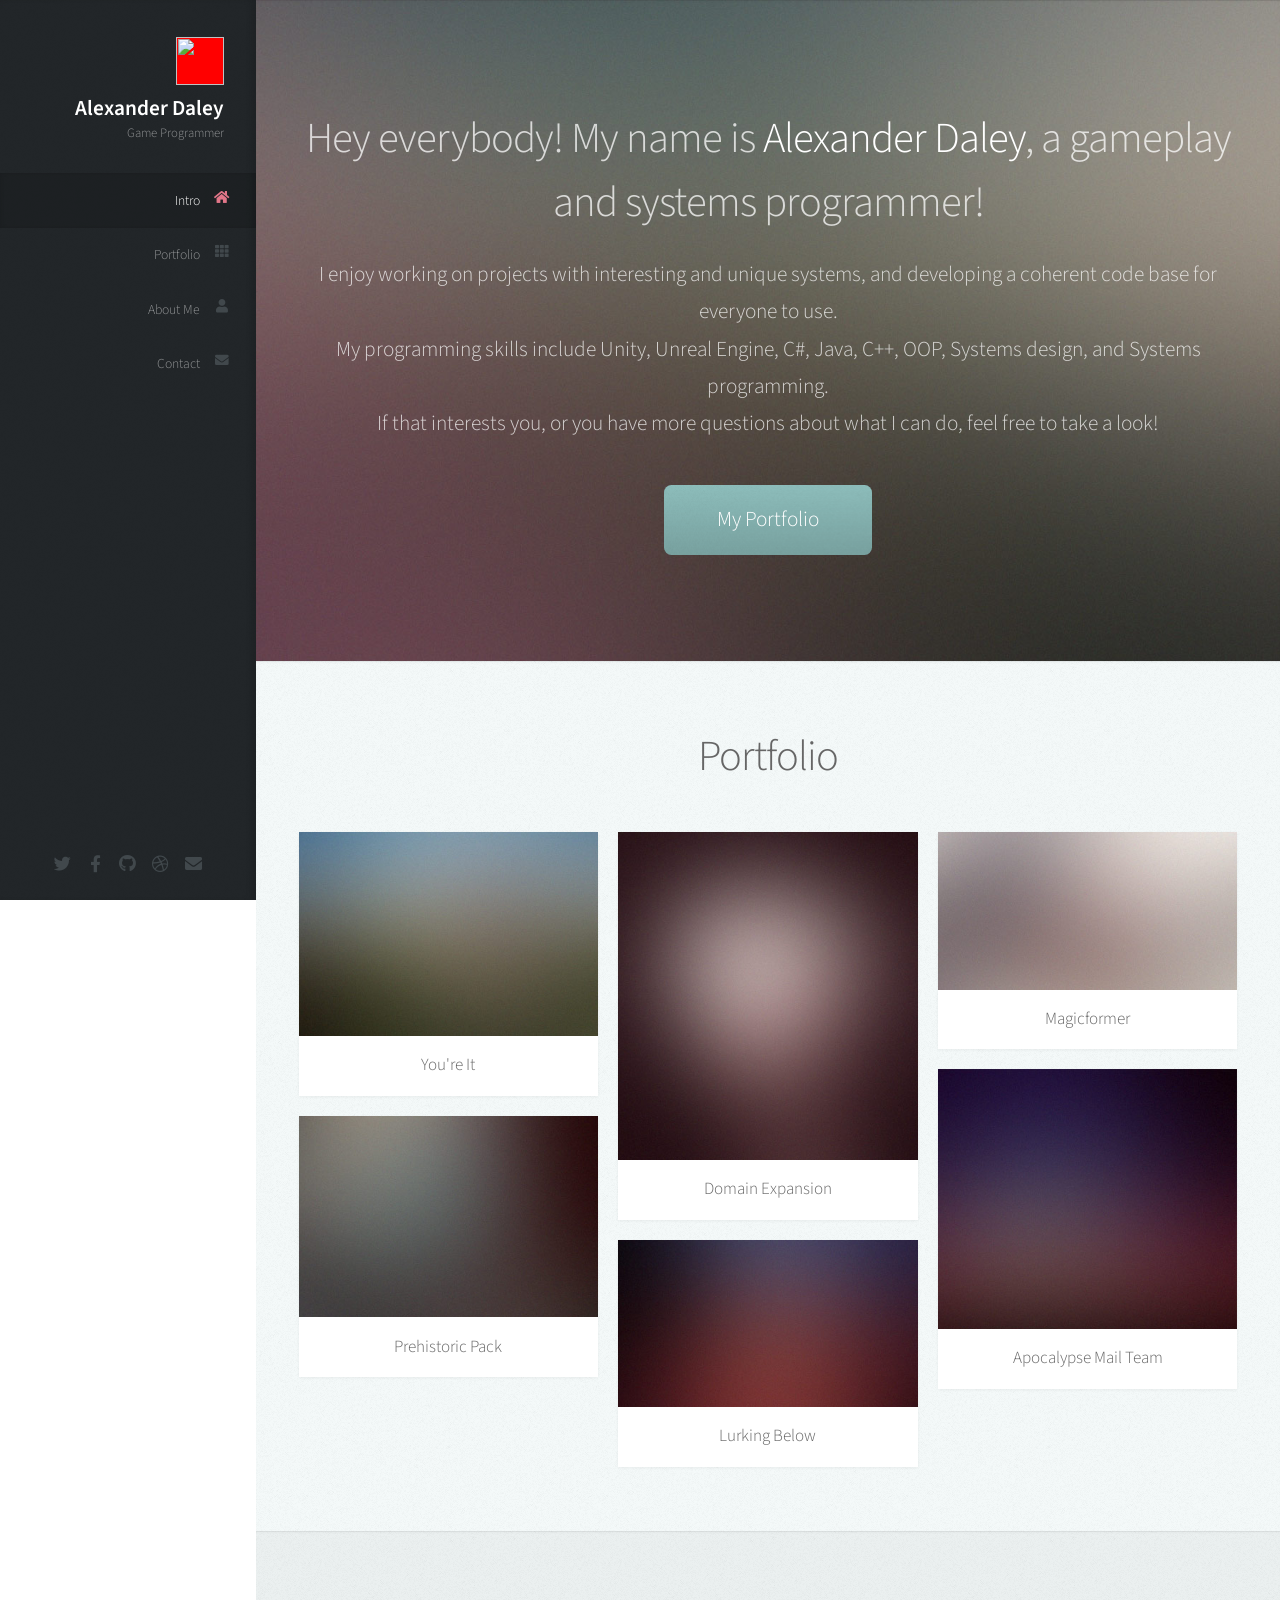
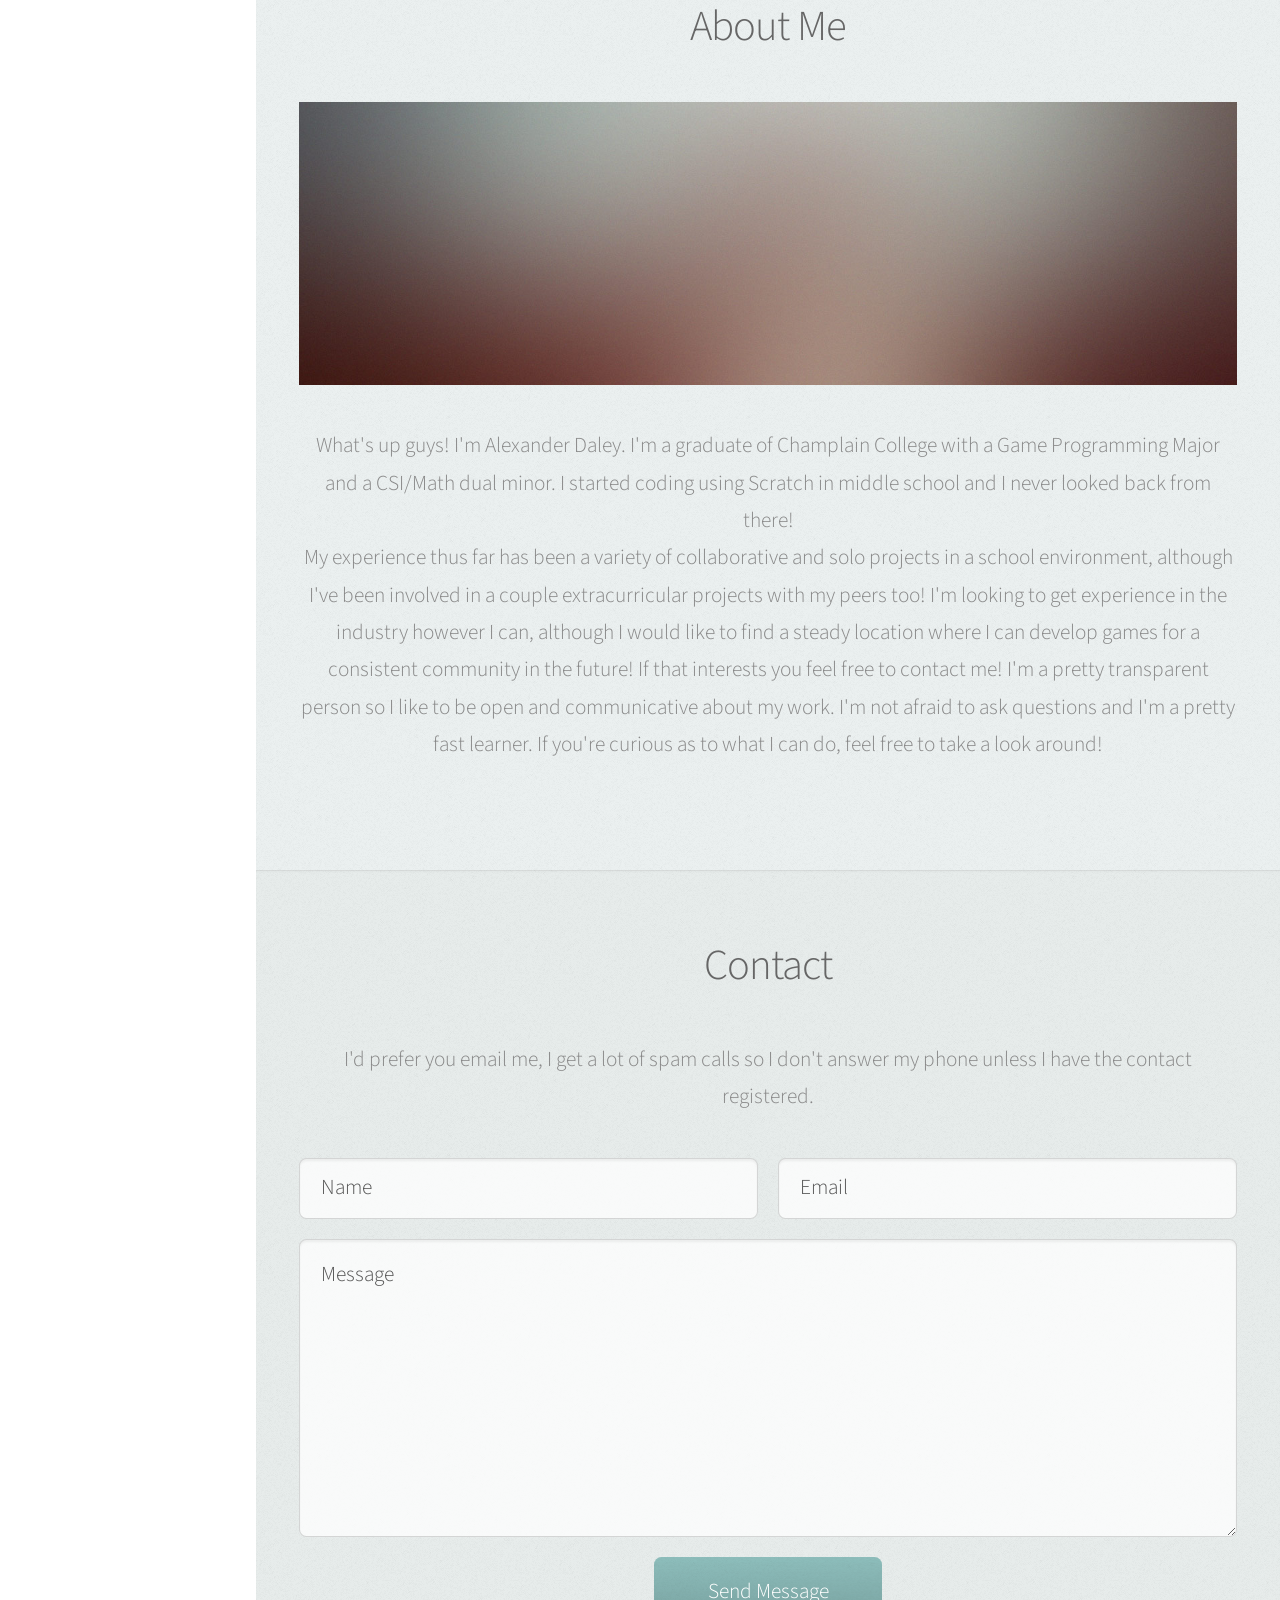
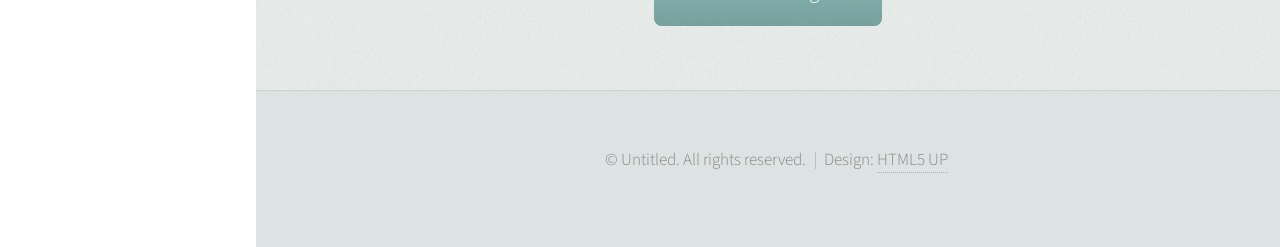
==== index.html @ 62893384 "checking if updates went through" ====
<!DOCTYPE HTML>
<!--
	Prologue by HTML5 UP
	html5up.net | @ajlkn
	Free for personal and commercial use under the CCA 3.0 license (html5up.net/license)
-->
<html>
	<head>
		<title>Alexander Daley</title>
		<meta charset="utf-8" />
		<meta name="viewport" content="width=device-width, initial-scale=1, user-scalable=no" />
		<link rel="stylesheet" href="assets/css/main.css" />
	</head>
	<body class="is-preload">

		<!-- Header -->
			<div id="header">

				<div class="top">

					<!-- Logo -->
						<div id="logo">
							<span class="image avatar48"><img src="images/avatar.jpg" alt="" /></span>
							<h1 id="title">Alexander Daley</h1>
							<p>Game Programmer</p>
						</div>

					<!-- Nav -->
						<nav id="nav">
							<ul>
								<li><a href="#top" id="top-link"><span class="icon solid fa-home">Intro</span></a></li>
								<li><a href="#portfolio" id="portfolio-link"><span class="icon solid fa-th">Portfolio</span></a></li>
								<li><a href="#about" id="about-link"><span class="icon solid fa-user">About Me</span></a></li>
								<li><a href="#contact" id="contact-link"><span class="icon solid fa-envelope">Contact</span></a></li>
							</ul>
						</nav>

				</div>

				<div class="bottom">

					<!-- Social Icons -->
						<ul class="icons">
							<li><a href="#" class="icon brands fa-twitter"><span class="label">Twitter</span></a></li>
							<li><a href="#" class="icon brands fa-facebook-f"><span class="label">Facebook</span></a></li>
							<li><a href="#" class="icon brands fa-github"><span class="label">Github</span></a></li>
							<li><a href="#" class="icon brands fa-dribbble"><span class="label">Dribbble</span></a></li>
							<li><a href="#" class="icon solid fa-envelope"><span class="label">Email</span></a></li>
						</ul>

				</div>

			</div>

		<!-- Main -->
			<div id="main">

				<!-- Intro -->
					<section id="top" class="one dark cover">
						<div class="container">

							<header>
								<h2 class="alt">Hey everybody!  My name is <strong>Alexander Daley</strong>, a gameplay and systems programmer!</h2>
								<p> I enjoy working on projects with interesting and unique systems, and developing a coherent code base for everyone to use.<br />
									My programming skills include Unity, Unreal Engine, C#, Java, C++, OOP, Systems design, and Systems programming.<br />
									If that interests you, or you have more questions about what I can do, feel free to take a look!</p>
								<!-- <a href="http://html5up.net/license">free</a>  This line is how you link to external pages with text-->
							</header>

							<footer>
								<a href="#portfolio" class="button scrolly">My Portfolio</a>
							</footer>

						</div>
					</section>

				<!-- Portfolio -->
					<section id="portfolio" class="two">
						<div class="container">

							<header>
								<h2>Portfolio</h2>
							</header>


							<div class="row">
								<div class="col-4 col-12-mobile">
									<article class="item">
										<a href="#" class="image fit"><img src="images/pic02.jpg" alt="" /></a>
										<header>
											<h3>You're It</h3>
										</header>
									</article>
									<article class="item">
										<a href="#" class="image fit"><img src="images/pic03.jpg" alt="" /></a>
										<header>
											<h3>Prehistoric Pack</h3>
										</header>
									</article>
								</div>
								<div class="col-4 col-12-mobile">
									<article class="item">
										<a href="#" class="image fit"><img src="images/pic04.jpg" alt="" /></a>
										<header>
											<h3>Domain Expansion</h3>
										</header>
									</article>
									<article class="item">
										<a href="#" class="image fit"><img src="images/pic05.jpg" alt="" /></a>
										<header>
											<h3>Lurking Below</h3>
										</header>
									</article>
								</div>
								<div class="col-4 col-12-mobile">
									<article class="item">
										<a href="#" class="image fit"><img src="images/pic06.jpg" alt="" /></a>
										<header>
											<h3>Magicformer</h3>
										</header>
									</article>
									<article class="item">
										<a href="#" class="image fit"><img src="images/pic07.jpg" alt="" /></a>
										<header>
											<h3>Apocalypse Mail Team</h3>
										</header>
									</article>
								</div>
							</div>

						</div>
					</section>

				<!-- About Me -->
					<section id="about" class="three">
						<div class="container">

							<header>
								<h2>About Me</h2>
							</header>

							<a href="#" class="image featured"><img src="images/pic08.jpg" alt="" /></a>

							<p>
								What's up guys! I'm Alexander Daley.  I'm a graduate of Champlain College with a Game Programming Major and a CSI/Math dual minor.
								I started coding using Scratch in middle school and I never looked back from there!<br />
								My experience thus far has been a variety of collaborative and solo projects in a school environment, although I've been involved in a couple extracurricular projects with my peers too!
								I'm looking to get experience in the industry however I can, although I would like to find a steady location where I can develop games for a consistent community in the future!  If that interests you feel free to contact me!
								I'm a pretty transparent person so I like to be open and communicative about my work.  I'm not afraid to ask questions and I'm a pretty fast learner. 
								If you're curious as to what I can do, feel free to take a look around!
							</p>

						</div>
					</section>

				<!-- Contact -->
					<section id="contact" class="four">
						<div class="container">

							<header>
								<h2>Contact</h2>
							</header>

							<p>I'd prefer you email me, I get a lot of spam calls so I don't answer my phone unless I have the contact registered.</p>

							<form method="post" action="#">
								<div class="row">
									<div class="col-6 col-12-mobile"><input type="text" name="name" placeholder="Name" /></div>
									<div class="col-6 col-12-mobile"><input type="text" name="email" placeholder="Email" /></div>
									<div class="col-12">
										<textarea name="message" placeholder="Message"></textarea>
									</div>
									<div class="col-12">
										<input type="submit" value="Send Message" />
									</div>
								</div>
							</form>

						</div>
					</section>

			</div>

		<!-- Footer -->
			<div id="footer">

				<!-- Copyright -->
					<ul class="copyright">
						<li>&copy; Untitled. All rights reserved.</li><li>Design: <a href="http://html5up.net">HTML5 UP</a></li>
					</ul>

			</div>

		<!-- Scripts -->
			<script src="assets/js/jquery.min.js"></script>
			<script src="assets/js/jquery.scrolly.min.js"></script>
			<script src="assets/js/jquery.scrollex.min.js"></script>
			<script src="assets/js/browser.min.js"></script>
			<script src="assets/js/breakpoints.min.js"></script>
			<script src="assets/js/util.js"></script>
			<script src="assets/js/main.js"></script>

	</body>
</html>
---- assets/css/main.css ----
@import url("fontawesome-all.min.css");
@import url("https://fonts.googleapis.com/css?family=Source+Sans+Pro:300,300italic,400,600");

/*
	Prologue by HTML5 UP
	html5up.net | @ajlkn
	Free for personal and commercial use under the CCA 3.0 license (html5up.net/license)
*/

html, body, div, span, applet, object,
iframe, h1, h2, h3, h4, h5, h6, p, blockquote,
pre, a, abbr, acronym, address, big, cite,
code, del, dfn, em, img, ins, kbd, q, s, samp,
small, strike, strong, sub, sup, tt, var, b,
u, i, center, dl, dt, dd, ol, ul, li, fieldset,
form, label, legend, table, caption, tbody,
tfoot, thead, tr, th, td, article, aside,
canvas, details, embed, figure, figcaption,
footer, header, hgroup, menu, nav, output, ruby,
section, summary, time, mark, audio, video {
	margin: 0;
	padding: 0;
	border: 0;
	font-size: 100%;
	font: inherit;
	vertical-align: baseline;}

article, aside, details, figcaption, figure,
footer, header, hgroup, menu, nav, section {
	display: block;}

body {
	line-height: 1;
}

ol, ul {
	list-style: none;
}

blockquote, q {
	quotes: none;
}

	blockquote:before, blockquote:after, q:before, q:after {
		content: '';
		content: none;
	}

table {
	border-collapse: collapse;
	border-spacing: 0;
}

body {
	-webkit-text-size-adjust: none;
}

mark {
	background-color: transparent;
	color: inherit;
}

input::-moz-focus-inner {
	border: 0;
	padding: 0;
}

input, select, textarea {
	-moz-appearance: none;
	-webkit-appearance: none;
	-ms-appearance: none;
	appearance: none;
}

/* Basic */

	html {
		box-sizing: border-box;
	}

	*, *:before, *:after {
		box-sizing: inherit;
	}

	body {
		background: #fff;
		font-family: 'Source Sans Pro', sans-serif;
		font-size: 19pt;
		font-weight: 300;
		line-height: 1.75em;
		color: #888;
	}

		body.is-preload *, body.is-preload *:before, body.is-preload *:after {
			-moz-animation: none !important;
			-webkit-animation: none !important;
			-ms-animation: none !important;
			animation: none !important;
			-moz-transition: none !important;
			-webkit-transition: none !important;
			-ms-transition: none !important;
			transition: none !important;
		}

	input, textarea, select {
		font-family: 'Source Sans Pro', sans-serif;
		font-size: 19pt;
		font-weight: 300;
		line-height: 1.75em;
		color: #888;
	}

	h1, h2, h3, h4, h5, h6 {
		font-weight: 300;
		color: #666;
		line-height: 1.5em;
	}

	h1 a, h2 a, h3 a, h4 a, h5 a, h6 a {
		color: inherit;
		text-decoration: none;
	}

		h1 a strong, h2 a strong, h3 a strong, h4 a strong, h5 a strong, h6 a strong {
			color: #333;
		}

	h2 {
		font-size: 2em;
		letter-spacing: -1px;
	}

		h2.alt {
			color: #888;
		}

			h2.alt strong {
				color: #666;
			}

	h3 {
		font-size: 1.5em;
	}

	header {
		margin: 0 0 2em 0;
	}

		header > p {
			margin: 1em 0 0 0;
		}

	footer {
		margin: 2em 0 0 0;
	}

	strong, b {
		font-weight: 300;
		color: #666;
	}

	em, i {
		font-style: italic;
	}

	a {
		text-decoration: none;
		color: inherit;
		border-bottom: dotted 1px rgba(128, 128, 128, 0.5);
		-moz-transition: color 0.35s ease-in-out, border-bottom-color 0.35s ease-in-out;
		-webkit-transition: color 0.35s ease-in-out, border-bottom-color 0.35s ease-in-out;
		-ms-transition: color 0.35s ease-in-out, border-bottom-color 0.35s ease-in-out;
		transition: color 0.35s ease-in-out, border-bottom-color 0.35s ease-in-out;
		outline: 0;
	}

		a:hover {
			color: #E27689;
			border-bottom-color: rgba(255, 255, 255, 0);
		}

	sub {
		position: relative;
		top: 0.5em;
		font-size: 0.8em;
	}

	sup {
		position: relative;
		top: -0.5em;
		font-size: 0.8em;
	}

	hr {
		border: 0;
		border-top: solid 1px #ddd;
	}

	blockquote {
		border-left: solid 0.5em #ddd;
		padding: 1em 0 1em 2em;
		font-style: italic;
	}

	p, ul, ol, dl, table {
		margin-bottom: 2em;
	}

	br.clear {
		clear: both;
	}

/* Container */

	.container {
		margin: 0 auto;
		max-width: 100%;
		width: 1400px;
	}

		@media screen and (min-width: 961px) and (max-width: 1880px) {

			.container {
				width: 1200px;
			}

		}

		@media screen and (min-width: 961px) and (max-width: 1620px) {

			.container {
				width: 960px;
			}

		}

		@media screen and (min-width: 961px) and (max-width: 1320px) {

			.container {
				width: 100%;
			}

		}

		@media screen and (max-width: 960px) {

			.container {
				width: 100%;
			}

		}

		@media screen and (max-width: 736px) {

			.container {
				width: 100%;
			}

		}

/* Row */

	.row {
		display: flex;
		flex-wrap: wrap;
		box-sizing: border-box;
		align-items: stretch;
	}

		.row > * {
			box-sizing: border-box;
		}

		.row.gtr-uniform > * > :last-child {
			margin-bottom: 0;
		}

		.row.aln-left {
			justify-content: flex-start;
		}

		.row.aln-center {
			justify-content: center;
		}

		.row.aln-right {
			justify-content: flex-end;
		}

		.row.aln-top {
			align-items: flex-start;
		}

		.row.aln-middle {
			align-items: center;
		}

		.row.aln-bottom {
			align-items: flex-end;
		}

		.row > .imp {
			order: -1;
		}

		.row > .col-1 {
			width: 8.33333%;
		}

		.row > .off-1 {
			margin-left: 8.33333%;
		}

		.row > .col-2 {
			width: 16.66667%;
		}

		.row > .off-2 {
			margin-left: 16.66667%;
		}

		.row > .col-3 {
			width: 25%;
		}

		.row > .off-3 {
			margin-left: 25%;
		}

		.row > .col-4 {
			width: 33.33333%;
		}

		.row > .off-4 {
			margin-left: 33.33333%;
		}

		.row > .col-5 {
			width: 41.66667%;
		}

		.row > .off-5 {
			margin-left: 41.66667%;
		}

		.row > .col-6 {
			width: 50%;
		}

		.row > .off-6 {
			margin-left: 50%;
		}

		.row > .col-7 {
			width: 58.33333%;
		}

		.row > .off-7 {
			margin-left: 58.33333%;
		}

		.row > .col-8 {
			width: 66.66667%;
		}

		.row > .off-8 {
			margin-left: 66.66667%;
		}

		.row > .col-9 {
			width: 75%;
		}

		.row > .off-9 {
			margin-left: 75%;
		}

		.row > .col-10 {
			width: 83.33333%;
		}

		.row > .off-10 {
			margin-left: 83.33333%;
		}

		.row > .col-11 {
			width: 91.66667%;
		}

		.row > .off-11 {
			margin-left: 91.66667%;
		}

		.row > .col-12 {
			width: 100%;
		}

		.row > .off-12 {
			margin-left: 100%;
		}

		.row.gtr-0 {
			margin-top: 0px;
			margin-left: 0px;
		}

			.row.gtr-0 > * {
				padding: 0px 0 0 0px;
			}

			.row.gtr-0.gtr-uniform {
				margin-top: 0px;
			}

				.row.gtr-0.gtr-uniform > * {
					padding-top: 0px;
				}

		.row.gtr-25 {
			margin-top: -10px;
			margin-left: -10px;
		}

			.row.gtr-25 > * {
				padding: 10px 0 0 10px;
			}

			.row.gtr-25.gtr-uniform {
				margin-top: -10px;
			}

				.row.gtr-25.gtr-uniform > * {
					padding-top: 10px;
				}

		.row.gtr-50 {
			margin-top: -20px;
			margin-left: -20px;
		}

			.row.gtr-50 > * {
				padding: 20px 0 0 20px;
			}

			.row.gtr-50.gtr-uniform {
				margin-top: -20px;
			}

				.row.gtr-50.gtr-uniform > * {
					padding-top: 20px;
				}

		.row {
			margin-top: -40px;
			margin-left: -40px;
		}

			.row > * {
				padding: 40px 0 0 40px;
			}

			.row.gtr-uniform {
				margin-top: -40px;
			}

				.row.gtr-uniform > * {
					padding-top: 40px;
				}

		.row.gtr-150 {
			margin-top: -60px;
			margin-left: -60px;
		}

			.row.gtr-150 > * {
				padding: 60px 0 0 60px;
			}

			.row.gtr-150.gtr-uniform {
				margin-top: -60px;
			}

				.row.gtr-150.gtr-uniform > * {
					padding-top: 60px;
				}

		.row.gtr-200 {
			margin-top: -80px;
			margin-left: -80px;
		}

			.row.gtr-200 > * {
				padding: 80px 0 0 80px;
			}

			.row.gtr-200.gtr-uniform {
				margin-top: -80px;
			}

				.row.gtr-200.gtr-uniform > * {
					padding-top: 80px;
				}

		@media screen and (min-width: 961px) and (max-width: 1880px) {

			.row {
				display: flex;
				flex-wrap: wrap;
				box-sizing: border-box;
				align-items: stretch;
			}

				.row > * {
					box-sizing: border-box;
				}

				.row.gtr-uniform > * > :last-child {
					margin-bottom: 0;
				}

				.row.aln-left {
					justify-content: flex-start;
				}

				.row.aln-center {
					justify-content: center;
				}

				.row.aln-right {
					justify-content: flex-end;
				}

				.row.aln-top {
					align-items: flex-start;
				}

				.row.aln-middle {
					align-items: center;
				}

				.row.aln-bottom {
					align-items: flex-end;
				}

				.row > .imp-wide {
					order: -1;
				}

				.row > .col-1-wide {
					width: 8.33333%;
				}

				.row > .off-1-wide {
					margin-left: 8.33333%;
				}

				.row > .col-2-wide {
					width: 16.66667%;
				}

				.row > .off-2-wide {
					margin-left: 16.66667%;
				}

				.row > .col-3-wide {
					width: 25%;
				}

				.row > .off-3-wide {
					margin-left: 25%;
				}

				.row > .col-4-wide {
					width: 33.33333%;
				}

				.row > .off-4-wide {
					margin-left: 33.33333%;
				}

				.row > .col-5-wide {
					width: 41.66667%;
				}

				.row > .off-5-wide {
					margin-left: 41.66667%;
				}

				.row > .col-6-wide {
					width: 50%;
				}

				.row > .off-6-wide {
					margin-left: 50%;
				}

				.row > .col-7-wide {
					width: 58.33333%;
				}

				.row > .off-7-wide {
					margin-left: 58.33333%;
				}

				.row > .col-8-wide {
					width: 66.66667%;
				}

				.row > .off-8-wide {
					margin-left: 66.66667%;
				}

				.row > .col-9-wide {
					width: 75%;
				}

				.row > .off-9-wide {
					margin-left: 75%;
				}

				.row > .col-10-wide {
					width: 83.33333%;
				}

				.row > .off-10-wide {
					margin-left: 83.33333%;
				}

				.row > .col-11-wide {
					width: 91.66667%;
				}

				.row > .off-11-wide {
					margin-left: 91.66667%;
				}

				.row > .col-12-wide {
					width: 100%;
				}

				.row > .off-12-wide {
					margin-left: 100%;
				}

				.row.gtr-0 {
					margin-top: 0px;
					margin-left: 0px;
				}

					.row.gtr-0 > * {
						padding: 0px 0 0 0px;
					}

					.row.gtr-0.gtr-uniform {
						margin-top: 0px;
					}

						.row.gtr-0.gtr-uniform > * {
							padding-top: 0px;
						}

				.row.gtr-25 {
					margin-top: -10px;
					margin-left: -10px;
				}

					.row.gtr-25 > * {
						padding: 10px 0 0 10px;
					}

					.row.gtr-25.gtr-uniform {
						margin-top: -10px;
					}

						.row.gtr-25.gtr-uniform > * {
							padding-top: 10px;
						}

				.row.gtr-50 {
					margin-top: -20px;
					margin-left: -20px;
				}

					.row.gtr-50 > * {
						padding: 20px 0 0 20px;
					}

					.row.gtr-50.gtr-uniform {
						margin-top: -20px;
					}

						.row.gtr-50.gtr-uniform > * {
							padding-top: 20px;
						}

				.row {
					margin-top: -40px;
					margin-left: -40px;
				}

					.row > * {
						padding: 40px 0 0 40px;
					}

					.row.gtr-uniform {
						margin-top: -40px;
					}

						.row.gtr-uniform > * {
							padding-top: 40px;
						}

				.row.gtr-150 {
					margin-top: -60px;
					margin-left: -60px;
				}

					.row.gtr-150 > * {
						padding: 60px 0 0 60px;
					}

					.row.gtr-150.gtr-uniform {
						margin-top: -60px;
					}

						.row.gtr-150.gtr-uniform > * {
							padding-top: 60px;
						}

				.row.gtr-200 {
					margin-top: -80px;
					margin-left: -80px;
				}

					.row.gtr-200 > * {
						padding: 80px 0 0 80px;
					}

					.row.gtr-200.gtr-uniform {
						margin-top: -80px;
					}

						.row.gtr-200.gtr-uniform > * {
							padding-top: 80px;
						}

		}

		@media screen and (min-width: 961px) and (max-width: 1620px) {

			.row {
				display: flex;
				flex-wrap: wrap;
				box-sizing: border-box;
				align-items: stretch;
			}

				.row > * {
					box-sizing: border-box;
				}

				.row.gtr-uniform > * > :last-child {
					margin-bottom: 0;
				}

				.row.aln-left {
					justify-content: flex-start;
				}

				.row.aln-center {
					justify-content: center;
				}

				.row.aln-right {
					justify-content: flex-end;
				}

				.row.aln-top {
					align-items: flex-start;
				}

				.row.aln-middle {
					align-items: center;
				}

				.row.aln-bottom {
					align-items: flex-end;
				}

				.row > .imp-normal {
					order: -1;
				}

				.row > .col-1-normal {
					width: 8.33333%;
				}

				.row > .off-1-normal {
					margin-left: 8.33333%;
				}

				.row > .col-2-normal {
					width: 16.66667%;
				}

				.row > .off-2-normal {
					margin-left: 16.66667%;
				}

				.row > .col-3-normal {
					width: 25%;
				}

				.row > .off-3-normal {
					margin-left: 25%;
				}

				.row > .col-4-normal {
					width: 33.33333%;
				}

				.row > .off-4-normal {
					margin-left: 33.33333%;
				}

				.row > .col-5-normal {
					width: 41.66667%;
				}

				.row > .off-5-normal {
					margin-left: 41.66667%;
				}

				.row > .col-6-normal {
					width: 50%;
				}

				.row > .off-6-normal {
					margin-left: 50%;
				}

				.row > .col-7-normal {
					width: 58.33333%;
				}

				.row > .off-7-normal {
					margin-left: 58.33333%;
				}

				.row > .col-8-normal {
					width: 66.66667%;
				}

				.row > .off-8-normal {
					margin-left: 66.66667%;
				}

				.row > .col-9-normal {
					width: 75%;
				}

				.row > .off-9-normal {
					margin-left: 75%;
				}

				.row > .col-10-normal {
					width: 83.33333%;
				}

				.row > .off-10-normal {
					margin-left: 83.33333%;
				}

				.row > .col-11-normal {
					width: 91.66667%;
				}

				.row > .off-11-normal {
					margin-left: 91.66667%;
				}

				.row > .col-12-normal {
					width: 100%;
				}

				.row > .off-12-normal {
					margin-left: 100%;
				}

				.row.gtr-0 {
					margin-top: 0px;
					margin-left: 0px;
				}

					.row.gtr-0 > * {
						padding: 0px 0 0 0px;
					}

					.row.gtr-0.gtr-uniform {
						margin-top: 0px;
					}

						.row.gtr-0.gtr-uniform > * {
							padding-top: 0px;
						}

				.row.gtr-25 {
					margin-top: -10px;
					margin-left: -10px;
				}

					.row.gtr-25 > * {
						padding: 10px 0 0 10px;
					}

					.row.gtr-25.gtr-uniform {
						margin-top: -10px;
					}

						.row.gtr-25.gtr-uniform > * {
							padding-top: 10px;
						}

				.row.gtr-50 {
					margin-top: -20px;
					margin-left: -20px;
				}

					.row.gtr-50 > * {
						padding: 20px 0 0 20px;
					}

					.row.gtr-50.gtr-uniform {
						margin-top: -20px;
					}

						.row.gtr-50.gtr-uniform > * {
							padding-top: 20px;
						}

				.row {
					margin-top: -40px;
					margin-left: -40px;
				}

					.row > * {
						padding: 40px 0 0 40px;
					}

					.row.gtr-uniform {
						margin-top: -40px;
					}

						.row.gtr-uniform > * {
							padding-top: 40px;
						}

				.row.gtr-150 {
					margin-top: -60px;
					margin-left: -60px;
				}

					.row.gtr-150 > * {
						padding: 60px 0 0 60px;
					}

					.row.gtr-150.gtr-uniform {
						margin-top: -60px;
					}

						.row.gtr-150.gtr-uniform > * {
							padding-top: 60px;
						}

				.row.gtr-200 {
					margin-top: -80px;
					margin-left: -80px;
				}

					.row.gtr-200 > * {
						padding: 80px 0 0 80px;
					}

					.row.gtr-200.gtr-uniform {
						margin-top: -80px;
					}

						.row.gtr-200.gtr-uniform > * {
							padding-top: 80px;
						}

		}

		@media screen and (min-width: 961px) and (max-width: 1320px) {

			.row {
				display: flex;
				flex-wrap: wrap;
				box-sizing: border-box;
				align-items: stretch;
			}

				.row > * {
					box-sizing: border-box;
				}

				.row.gtr-uniform > * > :last-child {
					margin-bottom: 0;
				}

				.row.aln-left {
					justify-content: flex-start;
				}

				.row.aln-center {
					justify-content: center;
				}

				.row.aln-right {
					justify-content: flex-end;
				}

				.row.aln-top {
					align-items: flex-start;
				}

				.row.aln-middle {
					align-items: center;
				}

				.row.aln-bottom {
					align-items: flex-end;
				}

				.row > .imp-narrow {
					order: -1;
				}

				.row > .col-1-narrow {
					width: 8.33333%;
				}

				.row > .off-1-narrow {
					margin-left: 8.33333%;
				}

				.row > .col-2-narrow {
					width: 16.66667%;
				}

				.row > .off-2-narrow {
					margin-left: 16.66667%;
				}

				.row > .col-3-narrow {
					width: 25%;
				}

				.row > .off-3-narrow {
					margin-left: 25%;
				}

				.row > .col-4-narrow {
					width: 33.33333%;
				}

				.row > .off-4-narrow {
					margin-left: 33.33333%;
				}

				.row > .col-5-narrow {
					width: 41.66667%;
				}

				.row > .off-5-narrow {
					margin-left: 41.66667%;
				}

				.row > .col-6-narrow {
					width: 50%;
				}

				.row > .off-6-narrow {
					margin-left: 50%;
				}

				.row > .col-7-narrow {
					width: 58.33333%;
				}

				.row > .off-7-narrow {
					margin-left: 58.33333%;
				}

				.row > .col-8-narrow {
					width: 66.66667%;
				}

				.row > .off-8-narrow {
					margin-left: 66.66667%;
				}

				.row > .col-9-narrow {
					width: 75%;
				}

				.row > .off-9-narrow {
					margin-left: 75%;
				}

				.row > .col-10-narrow {
					width: 83.33333%;
				}

				.row > .off-10-narrow {
					margin-left: 83.33333%;
				}

				.row > .col-11-narrow {
					width: 91.66667%;
				}

				.row > .off-11-narrow {
					margin-left: 91.66667%;
				}

				.row > .col-12-narrow {
					width: 100%;
				}

				.row > .off-12-narrow {
					margin-left: 100%;
				}

				.row.gtr-0 {
					margin-top: 0px;
					margin-left: 0px;
				}

					.row.gtr-0 > * {
						padding: 0px 0 0 0px;
					}

					.row.gtr-0.gtr-uniform {
						margin-top: 0px;
					}

						.row.gtr-0.gtr-uniform > * {
							padding-top: 0px;
						}

				.row.gtr-25 {
					margin-top: -5px;
					margin-left: -5px;
				}

					.row.gtr-25 > * {
						padding: 5px 0 0 5px;
					}

					.row.gtr-25.gtr-uniform {
						margin-top: -5px;
					}

						.row.gtr-25.gtr-uniform > * {
							padding-top: 5px;
						}

				.row.gtr-50 {
					margin-top: -10px;
					margin-left: -10px;
				}

					.row.gtr-50 > * {
						padding: 10px 0 0 10px;
					}

					.row.gtr-50.gtr-uniform {
						margin-top: -10px;
					}

						.row.gtr-50.gtr-uniform > * {
							padding-top: 10px;
						}

				.row {
					margin-top: -20px;
					margin-left: -20px;
				}

					.row > * {
						padding: 20px 0 0 20px;
					}

					.row.gtr-uniform {
						margin-top: -20px;
					}

						.row.gtr-uniform > * {
							padding-top: 20px;
						}

				.row.gtr-150 {
					margin-top: -30px;
					margin-left: -30px;
				}

					.row.gtr-150 > * {
						padding: 30px 0 0 30px;
					}

					.row.gtr-150.gtr-uniform {
						margin-top: -30px;
					}

						.row.gtr-150.gtr-uniform > * {
							padding-top: 30px;
						}

				.row.gtr-200 {
					margin-top: -40px;
					margin-left: -40px;
				}

					.row.gtr-200 > * {
						padding: 40px 0 0 40px;
					}

					.row.gtr-200.gtr-uniform {
						margin-top: -40px;
					}

						.row.gtr-200.gtr-uniform > * {
							padding-top: 40px;
						}

		}

		@media screen and (max-width: 960px) {

			.row {
				display: flex;
				flex-wrap: wrap;
				box-sizing: border-box;
				align-items: stretch;
			}

				.row > * {
					box-sizing: border-box;
				}

				.row.gtr-uniform > * > :last-child {
					margin-bottom: 0;
				}

				.row.aln-left {
					justify-content: flex-start;
				}

				.row.aln-center {
					justify-content: center;
				}

				.row.aln-right {
					justify-content: flex-end;
				}

				.row.aln-top {
					align-items: flex-start;
				}

				.row.aln-middle {
					align-items: center;
				}

				.row.aln-bottom {
					align-items: flex-end;
				}

				.row > .imp-narrower {
					order: -1;
				}

				.row > .col-1-narrower {
					width: 8.33333%;
				}

				.row > .off-1-narrower {
					margin-left: 8.33333%;
				}

				.row > .col-2-narrower {
					width: 16.66667%;
				}

				.row > .off-2-narrower {
					margin-left: 16.66667%;
				}

				.row > .col-3-narrower {
					width: 25%;
				}

				.row > .off-3-narrower {
					margin-left: 25%;
				}

				.row > .col-4-narrower {
					width: 33.33333%;
				}

				.row > .off-4-narrower {
					margin-left: 33.33333%;
				}

				.row > .col-5-narrower {
					width: 41.66667%;
				}

				.row > .off-5-narrower {
					margin-left: 41.66667%;
				}

				.row > .col-6-narrower {
					width: 50%;
				}

				.row > .off-6-narrower {
					margin-left: 50%;
				}

				.row > .col-7-narrower {
					width: 58.33333%;
				}

				.row > .off-7-narrower {
					margin-left: 58.33333%;
				}

				.row > .col-8-narrower {
					width: 66.66667%;
				}

				.row > .off-8-narrower {
					margin-left: 66.66667%;
				}

				.row > .col-9-narrower {
					width: 75%;
				}

				.row > .off-9-narrower {
					margin-left: 75%;
				}

				.row > .col-10-narrower {
					width: 83.33333%;
				}

				.row > .off-10-narrower {
					margin-left: 83.33333%;
				}

				.row > .col-11-narrower {
					width: 91.66667%;
				}

				.row > .off-11-narrower {
					margin-left: 91.66667%;
				}

				.row > .col-12-narrower {
					width: 100%;
				}

				.row > .off-12-narrower {
					margin-left: 100%;
				}

				.row.gtr-0 {
					margin-top: 0px;
					margin-left: 0px;
				}

					.row.gtr-0 > * {
						padding: 0px 0 0 0px;
					}

					.row.gtr-0.gtr-uniform {
						margin-top: 0px;
					}

						.row.gtr-0.gtr-uniform > * {
							padding-top: 0px;
						}

				.row.gtr-25 {
					margin-top: -5px;
					margin-left: -5px;
				}

					.row.gtr-25 > * {
						padding: 5px 0 0 5px;
					}

					.row.gtr-25.gtr-uniform {
						margin-top: -5px;
					}

						.row.gtr-25.gtr-uniform > * {
							padding-top: 5px;
						}

				.row.gtr-50 {
					margin-top: -10px;
					margin-left: -10px;
				}

					.row.gtr-50 > * {
						padding: 10px 0 0 10px;
					}

					.row.gtr-50.gtr-uniform {
						margin-top: -10px;
					}

						.row.gtr-50.gtr-uniform > * {
							padding-top: 10px;
						}

				.row {
					margin-top: -20px;
					margin-left: -20px;
				}

					.row > * {
						padding: 20px 0 0 20px;
					}

					.row.gtr-uniform {
						margin-top: -20px;
					}

						.row.gtr-uniform > * {
							padding-top: 20px;
						}

				.row.gtr-150 {
					margin-top: -30px;
					margin-left: -30px;
				}

					.row.gtr-150 > * {
						padding: 30px 0 0 30px;
					}

					.row.gtr-150.gtr-uniform {
						margin-top: -30px;
					}

						.row.gtr-150.gtr-uniform > * {
							padding-top: 30px;
						}

				.row.gtr-200 {
					margin-top: -40px;
					margin-left: -40px;
				}

					.row.gtr-200 > * {
						padding: 40px 0 0 40px;
					}

					.row.gtr-200.gtr-uniform {
						margin-top: -40px;
					}

						.row.gtr-200.gtr-uniform > * {
							padding-top: 40px;
						}

		}

		@media screen and (max-width: 736px) {

			.row {
				display: flex;
				flex-wrap: wrap;
				box-sizing: border-box;
				align-items: stretch;
			}

				.row > * {
					box-sizing: border-box;
				}

				.row.gtr-uniform > * > :last-child {
					margin-bottom: 0;
				}

				.row.aln-left {
					justify-content: flex-start;
				}

				.row.aln-center {
					justify-content: center;
				}

				.row.aln-right {
					justify-content: flex-end;
				}

				.row.aln-top {
					align-items: flex-start;
				}

				.row.aln-middle {
					align-items: center;
				}

				.row.aln-bottom {
					align-items: flex-end;
				}

				.row > .imp-mobile {
					order: -1;
				}

				.row > .col-1-mobile {
					width: 8.33333%;
				}

				.row > .off-1-mobile {
					margin-left: 8.33333%;
				}

				.row > .col-2-mobile {
					width: 16.66667%;
				}

				.row > .off-2-mobile {
					margin-left: 16.66667%;
				}

				.row > .col-3-mobile {
					width: 25%;
				}

				.row > .off-3-mobile {
					margin-left: 25%;
				}

				.row > .col-4-mobile {
					width: 33.33333%;
				}

				.row > .off-4-mobile {
					margin-left: 33.33333%;
				}

				.row > .col-5-mobile {
					width: 41.66667%;
				}

				.row > .off-5-mobile {
					margin-left: 41.66667%;
				}

				.row > .col-6-mobile {
					width: 50%;
				}

				.row > .off-6-mobile {
					margin-left: 50%;
				}

				.row > .col-7-mobile {
					width: 58.33333%;
				}

				.row > .off-7-mobile {
					margin-left: 58.33333%;
				}

				.row > .col-8-mobile {
					width: 66.66667%;
				}

				.row > .off-8-mobile {
					margin-left: 66.66667%;
				}

				.row > .col-9-mobile {
					width: 75%;
				}

				.row > .off-9-mobile {
					margin-left: 75%;
				}

				.row > .col-10-mobile {
					width: 83.33333%;
				}

				.row > .off-10-mobile {
					margin-left: 83.33333%;
				}

				.row > .col-11-mobile {
					width: 91.66667%;
				}

				.row > .off-11-mobile {
					margin-left: 91.66667%;
				}

				.row > .col-12-mobile {
					width: 100%;
				}

				.row > .off-12-mobile {
					margin-left: 100%;
				}

				.row.gtr-0 {
					margin-top: 0px;
					margin-left: 0px;
				}

					.row.gtr-0 > * {
						padding: 0px 0 0 0px;
					}

					.row.gtr-0.gtr-uniform {
						margin-top: 0px;
					}

						.row.gtr-0.gtr-uniform > * {
							padding-top: 0px;
						}

				.row.gtr-25 {
					margin-top: -5px;
					margin-left: -5px;
				}

					.row.gtr-25 > * {
						padding: 5px 0 0 5px;
					}

					.row.gtr-25.gtr-uniform {
						margin-top: -5px;
					}

						.row.gtr-25.gtr-uniform > * {
							padding-top: 5px;
						}

				.row.gtr-50 {
					margin-top: -10px;
					margin-left: -10px;
				}

					.row.gtr-50 > * {
						padding: 10px 0 0 10px;
					}

					.row.gtr-50.gtr-uniform {
						margin-top: -10px;
					}

						.row.gtr-50.gtr-uniform > * {
							padding-top: 10px;
						}

				.row {
					margin-top: -20px;
					margin-left: -20px;
				}

					.row > * {
						padding: 20px 0 0 20px;
					}

					.row.gtr-uniform {
						margin-top: -20px;
					}

						.row.gtr-uniform > * {
							padding-top: 20px;
						}

				.row.gtr-150 {
					margin-top: -30px;
					margin-left: -30px;
				}

					.row.gtr-150 > * {
						padding: 30px 0 0 30px;
					}

					.row.gtr-150.gtr-uniform {
						margin-top: -30px;
					}

						.row.gtr-150.gtr-uniform > * {
							padding-top: 30px;
						}

				.row.gtr-200 {
					margin-top: -40px;
					margin-left: -40px;
				}

					.row.gtr-200 > * {
						padding: 40px 0 0 40px;
					}

					.row.gtr-200.gtr-uniform {
						margin-top: -40px;
					}

						.row.gtr-200.gtr-uniform > * {
							padding-top: 40px;
						}

		}

/* Sections/Article */

	section, article {
		margin-bottom: 3em;
	}

		section > :last-child,
		section > .container, section:last-child, article > :last-child,
		article > .container, article:last-child {
			margin-bottom: 0;
		}

		.row > section, .row > article {
			margin-bottom: 0;
		}

/* Image */

	.image {
		display: inline-block;
		border: 0;
	}

		.image img {
			display: block;
			width: 100%;
		}

		.image.avatar48 {
			width: 48px;
			height: 48px;
			background: #f00;
		}

			.image.avatar48 img {
				width: 48px;
				height: 48px;
			}

		.image.fit {
			display: block;
			width: 100%;
		}

		.image.featured {
			display: block;
			width: 100%;
			margin: 0 0 2em 0;
		}

		.image.left {
			float: left;
			margin: 0 2em 2em 0;
		}

		.image.centered {
			display: block;
			margin: 0 0 2em 0;
		}

			.image.centered img {
				margin: 0 auto;
				width: auto;
			}

/* List */

	ul {
		list-style: disc;
		padding-left: 1em;
	}

		ul li {
			padding-left: 0.5em;
		}

	ol {
		list-style: decimal;
		padding-left: 1.25em;
	}

		ol li {
			padding-left: 0.25em;
		}

/* Icons */

	ul.icons {
		cursor: default;
		list-style: none;
		padding-left: 0;
	}

		ul.icons li {
			display: inline-block;
			padding-left: 0;
		}

		ul.icons a {
			display: inline-block;
			width: 2em;
			height: 2em;
			line-height: 2em;
			text-align: center;
			border: 0;
		}

/* Form */

	form label {
		display: block;
		text-align: left;
		margin-bottom: 0.5em;
	}

	form input[type="text"],
	form input[type="email"],
	form input[type="password"],
	form select,
	form textarea {
		position: relative;
		-webkit-appearance: none;
		display: block;
		border: 0;
		outline: 0;
		background: #fff;
		background: rgba(255, 255, 255, 0.75);
		width: 100%;
		border-radius: 0.35em;
		padding: 0.75em 1em 0.75em 1em;
		box-shadow: inset 0 0.1em 0.1em 0 rgba(0, 0, 0, 0.05);
		border: solid 1px rgba(0, 0, 0, 0.15);
		-moz-transition: all 0.35s ease-in-out;
		-webkit-transition: all 0.35s ease-in-out;
		-ms-transition: all 0.35s ease-in-out;
		transition: all 0.35s ease-in-out;
	}

		form input[type="text"]:focus,
		form input[type="email"]:focus,
		form input[type="password"]:focus,
		form select:focus,
		form textarea:focus {
			box-shadow: 0 0 2px 1px #8ebebc;
			background: #fff;
		}

	form input[type="text"],
	form input[type="email"],
	form input[type="password"],
	form select {
		line-height: 1.25em;
	}

	form textarea {
		min-height: 14em;
	}

	form ::-webkit-input-placeholder {
		color: #555 !important;
	}

	form :-moz-placeholder {
		color: #555 !important;
	}

	form ::-moz-placeholder {
		color: #555 !important;
	}

	form :-ms-input-placeholder {
		color: #555 !important;
	}

	form ::-moz-focus-inner {
		border: 0;
	}

/* Table */

	table {
		width: 100%;
		text-align: left;
	}

		table tbody tr:nth-child(2n+2) {
			background: #f4f4f4;
		}

		table td {
			padding: 0.5em 1em 0.5em 1em;
		}

		table th {
			text-align: left;
			padding: 0.5em 1em 0.5em 1em;
			color: #fff;
			background: #222729 url("images/overlay.png");
		}

		table thead {
			background: #444;
			color: #fff;
		}

		table tfoot {
			background: #eee;
		}

/* Button */

	input[type="button"],
	input[type="submit"],
	input[type="reset"],
	button,
	.button {
		position: relative;
		display: inline-block;
		border-radius: 0.35em;
		color: #fff !important;
		text-decoration: none;
		padding: 0.75em 2.5em 0.75em 2.5em;
		background-color: #8ebebc;
		border: 0;
		cursor: pointer;
		background-image: -moz-linear-gradient(top, rgba(0, 0, 0, 0), rgba(0, 0, 0, 0.15)), url("images/overlay.png");
		background-image: -webkit-linear-gradient(top, rgba(0, 0, 0, 0), rgba(0, 0, 0, 0.15)), url("images/overlay.png");
		background-image: -ms-linear-gradient(top, rgba(0, 0, 0, 0), rgba(0, 0, 0, 0.15)), url("images/overlay.png");
		background-image: linear-gradient(top, rgba(0, 0, 0, 0), rgba(0, 0, 0, 0.15)), url("images/overlay.png");
		-moz-transition: background-color 0.35s ease-in-out;
		-webkit-transition: background-color 0.35s ease-in-out;
		-ms-transition: background-color 0.35s ease-in-out;
		transition: background-color 0.35s ease-in-out;
	}

		input[type="button"]:hover,
		input[type="submit"]:hover,
		input[type="reset"]:hover,
		button:hover,
		.button:hover {
			background-color: #9ececc;
		}

		input[type="button"]:active,
		input[type="submit"]:active,
		input[type="reset"]:active,
		button:active,
		.button:active {
			background-color: #7eaeac;
		}

/* Item */

	.item {
		box-shadow: 0 0.05em 0.15em 0 rgba(0, 0, 0, 0.05);
		margin-bottom: 40px;
	}

		.item header {
			background: #fff;
			margin: 0;
			padding: 1em 0 1em 0;
			font-size: 0.8em;
		}

			.item header h3 {
				font-size: 1em;
			}

/* Icons */

	.icon {
		text-decoration: none;
		text-decoration: none;
	}

		.icon:before {
			-moz-osx-font-smoothing: grayscale;
			-webkit-font-smoothing: antialiased;
			display: inline-block;
			font-style: normal;
			font-variant: normal;
			text-rendering: auto;
			line-height: 1;
			text-transform: none !important;
			font-family: 'Font Awesome 5 Free';
			font-weight: 400;
		}

		.icon:before {
			line-height: inherit;
		}

		.icon > .label {
			display: none;
		}

		.icon.solid:before {
			font-weight: 900;
		}

		.icon.brands:before {
			font-family: 'Font Awesome 5 Brands';
		}

/* Header */

	#header {
		display: -moz-flex;
		display: -webkit-flex;
		display: -ms-flex;
		display: flex;
		-moz-flex-direction: column;
		-webkit-flex-direction: column;
		-ms-flex-direction: column;
		flex-direction: column;
		-moz-justify-content: space-between;
		-webkit-justify-content: space-between;
		-ms-justify-content: space-between;
		justify-content: space-between;
		background: #222629 url("images/overlay.png");
		box-shadow: inset -0.25em 0 0.25em 0 rgba(0, 0, 0, 0.1);
		color: #fff;
		height: 100%;
		left: 0;
		overflow-y: auto;
		position: fixed;
		text-align: right;
		top: 0;
		width: 375px;
	}

		#header .top {
			-moz-flex-grow: 1;
			-webkit-flex-grow: 1;
			-ms-flex-grow: 1;
			flex-grow: 1;
		}

		#header .bottom {
			-moz-flex-shrink: 0;
			-webkit-flex-shrink: 0;
			-ms-flex-shrink: 0;
			flex-shrink: 0;
			padding: 1.5em 0 0.75em 0;
		}

			#header .bottom > :last-child {
				margin-bottom: 0;
			}

		#header .icons {
			font-size: 0.8em;
			text-align: center;
		}

			#header .icons a {
				color: #41484c;
				-moz-transition: color 0.35s ease-in-out;
				-webkit-transition: color 0.35s ease-in-out;
				-ms-transition: color 0.35s ease-in-out;
				transition: color 0.35s ease-in-out;
			}

				#header .icons a:hover {
					color: #fff;
				}

	#logo {
		position: relative;
		margin: 1.75em 1.5em 1.5em 1.5em;
		min-height: 48px;
		cursor: default;
	}

		#logo h1 {
			position: relative;
			color: #fff;
			font-weight: 600;
			font-size: 1em;
			line-height: 1em;
		}

		#logo p {
			position: relative;
			display: block;
			font-size: 0.6em;
			color: rgba(255, 255, 255, 0.5);
			line-height: 1.25em;
			margin: 0.5em 0 0 0;
		}

		#logo .image {
			position: absolute;
			left: 0;
			top: 0;
		}

	#nav ul {
		list-style: none;
		padding-left: 0;
		margin-bottom: 0;
	}

		#nav ul li {
			padding-left: 0;
		}

			#nav ul li a {
				display: block;
				padding: 0.5em 1.5em 0.5em 1.5em;
				color: rgba(255, 255, 255, 0.5);
				text-decoration: none;
				outline: 0;
				border: 0;
				-moz-transition: none;
				-webkit-transition: none;
				-ms-transition: none;
				transition: none;
			}

				#nav ul li a span {
					position: relative;
					display: block;
					font-size: 0.8em;
				}

					#nav ul li a span:before {
						position: absolute;
						left: 0;
						color: #41484c;
						text-align: center;
						width: 1.25em;
						line-height: 1.75em;
					}

				#nav ul li a.active {
					background: rgba(0, 0, 0, 0.15);
					box-shadow: inset 0 0 0.25em 0 rgba(0, 0, 0, 0.125);
					color: #fff;
				}

					#nav ul li a.active span:before {
						color: #e27689;
					}

/* Footer */

	#footer {
		margin-left: 375px;
		text-align: center;
		background-color: #dce3e2;
		padding: 3em 0 4em 0;
		box-shadow: inset 0 1px 0 0 rgba(0, 0, 0, 0.05), inset 0 0.1em 0.1em 0 rgba(0, 0, 0, 0.025);
		font-size: 0.8em;
	}

		#footer .copyright {
			cursor: default;
			margin: 0;
		}

			#footer .copyright li {
				display: inline-block;
				line-height: 1em;
				border-left: solid 1px rgba(128, 128, 128, 0.35);
				padding: 0 0 0 0.5em;
				margin: 0 0 0 0.5em;
			}

				#footer .copyright li:first-child {
					border-left: 0;
					padding-left: 0;
					margin-left: 0;
				}

/* Main */

	#main {
		margin-left: 375px;
	}

		#main > section {
			margin: 0;
			overflow: hidden;
			padding: 4em 0;
			box-shadow: inset 0 1px 0 0 rgba(0, 0, 0, 0.05), inset 0 0.1em 0.1em 0 rgba(0, 0, 0, 0.025);
			text-align: center;
			background-image: url("images/overlay.png");
		}

			#main > section.dark {
				color: #ddd;
				color: rgba(255, 255, 255, 0.75);
			}

				#main > section.dark h2, #main > section.dark h3, #main > section.dark h4, #main > section.dark h5, #main > section.dark h6 {
					color: inherit;
				}

				#main > section.dark strong {
					color: #fff;
					border-color: inherit;
				}

				#main > section.dark a {
					color: #fff;
					border-color: inherit;
				}

					#main > section.dark a:hover {
						border-bottom-color: rgba(255, 255, 255, 0);
					}

			#main > section.cover {
				padding: 10em 0;
				background-size: cover;
				background-position: center center;
			}

			#main > section.one {
				background-color: #81918E;
				background-image: url("../../images/banner.jpg");
			}

			#main > section.two {
				background-color: #f5fafa;
			}

			#main > section.three {
				background-color: #ecf1f1;
			}

			#main > section.four {
				background-color: #e8edec;
			}

/* Wide */

	@media screen and (min-width: 961px) and (max-width: 1880px) {

		/* Basic */

			body, input, textarea, select {
				font-size: 17pt;
			}

		/* Header */

			#header {
				width: 300px;
			}

		/* Footer */

			#footer {
				margin-left: 300px;
			}

		/* Main */

			#main {
				margin-left: 300px;
			}

	}

/* Normal */

	@media screen and (min-width: 961px) and (max-width: 1620px) {

		/* Main */

			#main > section {
				padding: 3em 0;
			}

			#main section.cover {
				padding: 5em 0;
			}

	}

/* Narrow */

	@media screen and (min-width: 961px) and (max-width: 1320px) {

		/* Basic */

			body, input, textarea, select {
				font-size: 16pt;
			}

			.container {
				padding: 0 2em 0 2em;
			}

		/* Icons */

			ul.icons li a {
				width: 1.75em;
			}

		/* Item */

			.item {
				margin-bottom: 20px;
			}

		/* Header */

			#header {
				width: 20%;
			}

			#logo .image {
				position: relative;
				margin: 0 0 0.5em 0;
			}

			#nav ul li a {
				font-size: 0.8em;
				padding-top: 0.5em;
				padding-bottom: 0.5em;
			}

				#nav ul li a span {
					padding-right: 2.25em;
				}

					#nav ul li a span:before {
						left: 100%;
						margin-left: -1.25em;
						line-height: 2.25em;
					}

		/* Footer */

			#footer {
				margin-left: 20%;
			}

		/* Main */

			#main {
				margin-left: 20%;
			}

	}

/* Narrower */

	#headerToggle {
		display: none;
	}

	@media screen and (max-width: 960px) {

		/* Basic */

			html, body {
				overflow-x: hidden;
			}

			body, input, textarea, select {
				font-size: 16pt;
			}

			header br {
				display: none;
			}

			.container {
				padding: 0 2em 0 2em;
			}

		/* Item */

			.item {
				margin-bottom: 15px;
			}

		/* Icons */

			ul.icons a {
				width: 1.75em;
				font-size: 1.25em;
			}

		/* Header */

			#header {
				-moz-backface-visibility: hidden;
				-webkit-backface-visibility: hidden;
				-ms-backface-visibility: hidden;
				backface-visibility: hidden;
				-moz-transform: translateX(-275px);
				-webkit-transform: translateX(-275px);
				-ms-transform: translateX(-275px);
				transform: translateX(-275px);
				-moz-transition: -moz-transform 0.5s ease;
				-webkit-transition: -webkit-transform 0.5s ease;
				-ms-transition: -ms-transform 0.5s ease;
				transition: transform 0.5s ease;
				-webkit-overflow-scrolling: touch;
				display: block;
				height: 100%;
				left: 0;
				overflow-y: auto;
				position: fixed;
				top: 0;
				width: 275px;
				z-index: 10002;
				width: 275px;
				background: #222729 url("images/overlay.png");
				box-shadow: inset -0.25em 0 0.25em 0 rgba(0, 0, 0, 0.125);
			}

				#header .top {
					position: relative;
				}

				#header .bottom {
					border-top: solid 1px rgba(255, 255, 255, 0.05);
					box-shadow: 0 -1px 0 0 rgba(0, 0, 0, 0.15);
					padding-top: 2em;
					margin-top: 2em;
					position: relative;
				}

			#logo {
				margin: 1.5em 1.25em 1.25em 1.25em;
			}

			#nav ul li a {
				padding: 0.5em 1.25em 0.5em 1.25em;
			}

			#headerToggle {
				-moz-backface-visibility: hidden;
				-webkit-backface-visibility: hidden;
				-ms-backface-visibility: hidden;
				backface-visibility: hidden;
				-moz-transition: -moz-transform 0.5s ease;
				-webkit-transition: -webkit-transform 0.5s ease;
				-ms-transition: -ms-transform 0.5s ease;
				transition: transform 0.5s ease;
				display: block;
				height: 2.25em;
				left: 0;
				position: fixed;
				top: 0;
				width: 3.25em;
				z-index: 10001;
			}

				#headerToggle .toggle {
					text-decoration: none;
					position: absolute;
					left: 0;
					top: 0;
					width: 100%;
					height: 100%;
					outline: 0;
					border: 0;
				}

					#headerToggle .toggle:before {
						-moz-osx-font-smoothing: grayscale;
						-webkit-font-smoothing: antialiased;
						display: inline-block;
						font-style: normal;
						font-variant: normal;
						text-rendering: auto;
						line-height: 1;
						text-transform: none !important;
						font-family: 'Font Awesome 5 Free';
						font-weight: 900;
					}

					#headerToggle .toggle:before {
						text-decoration: none;
						content: '\f0c9';
						color: #fff;
						font-size: 18px;
						background: rgba(128, 136, 144, 0.5);
						border-radius: 0.35em;
						text-align: center;
						position: absolute;
						left: 0.5em;
						top: 0.5em;
						display: block;
						width: 3.25em;
						height: 2.25em;
						line-height: 2.25em;
					}

			body.header-visible #main {
				-moz-transform: translateX(275px);
				-webkit-transform: translateX(275px);
				-ms-transform: translateX(275px);
				transform: translateX(275px);
			}

			body.header-visible #headerToggle {
				-moz-transform: translateX(275px);
				-webkit-transform: translateX(275px);
				-ms-transform: translateX(275px);
				transform: translateX(275px);
			}

			body.header-visible #header {
				-moz-transform: translateX(0);
				-webkit-transform: translateX(0);
				-ms-transform: translateX(0);
				transform: translateX(0);
			}

		/* Footer */

			#footer {
				margin-left: 0;
			}

		/* Main */

			#main {
				-moz-backface-visibility: hidden;
				-webkit-backface-visibility: hidden;
				-ms-backface-visibility: hidden;
				backface-visibility: hidden;
				-moz-transition: -moz-transform 0.5s ease;
				-webkit-transition: -webkit-transform 0.5s ease;
				-ms-transition: -ms-transform 0.5s ease;
				transition: transform 0.5s ease;
				padding-bottom: 1px;
				margin-left: 0;
			}

				#main > section {
					padding: 3em 0;
				}

				#main section.cover {
					padding: 4em 0;
				}

	}

/* Mobile */

	@media screen and (max-width: 736px) {

		/* Basic */

			body, input, textarea, select {
				font-size: 14pt;
			}

			h2 {
				font-size: 1.5em;
				letter-spacing: 0;
				font-weight: 300;
			}

			.container {
				padding: 0 15px 0 15px;
			}

		/* List */

			ul.icons a {
				width: 2em;
				font-size: 1.25em;
			}

		/* Main */

			#main > section {
				padding: 2em 0;
			}

			#main section.cover {
				padding: 4em 0em;
			}

				#main section.cover header {
					padding: 0 1em;
				}

		/* Footer */

			#footer .copyright li {
				display: block;
				line-height: 1.25em;
				border: 0;
				padding: 0;
				margin: 1em 0 0 0;
			}

				#footer .copyright li:first-child {
					margin-top: 0;
				}

	}
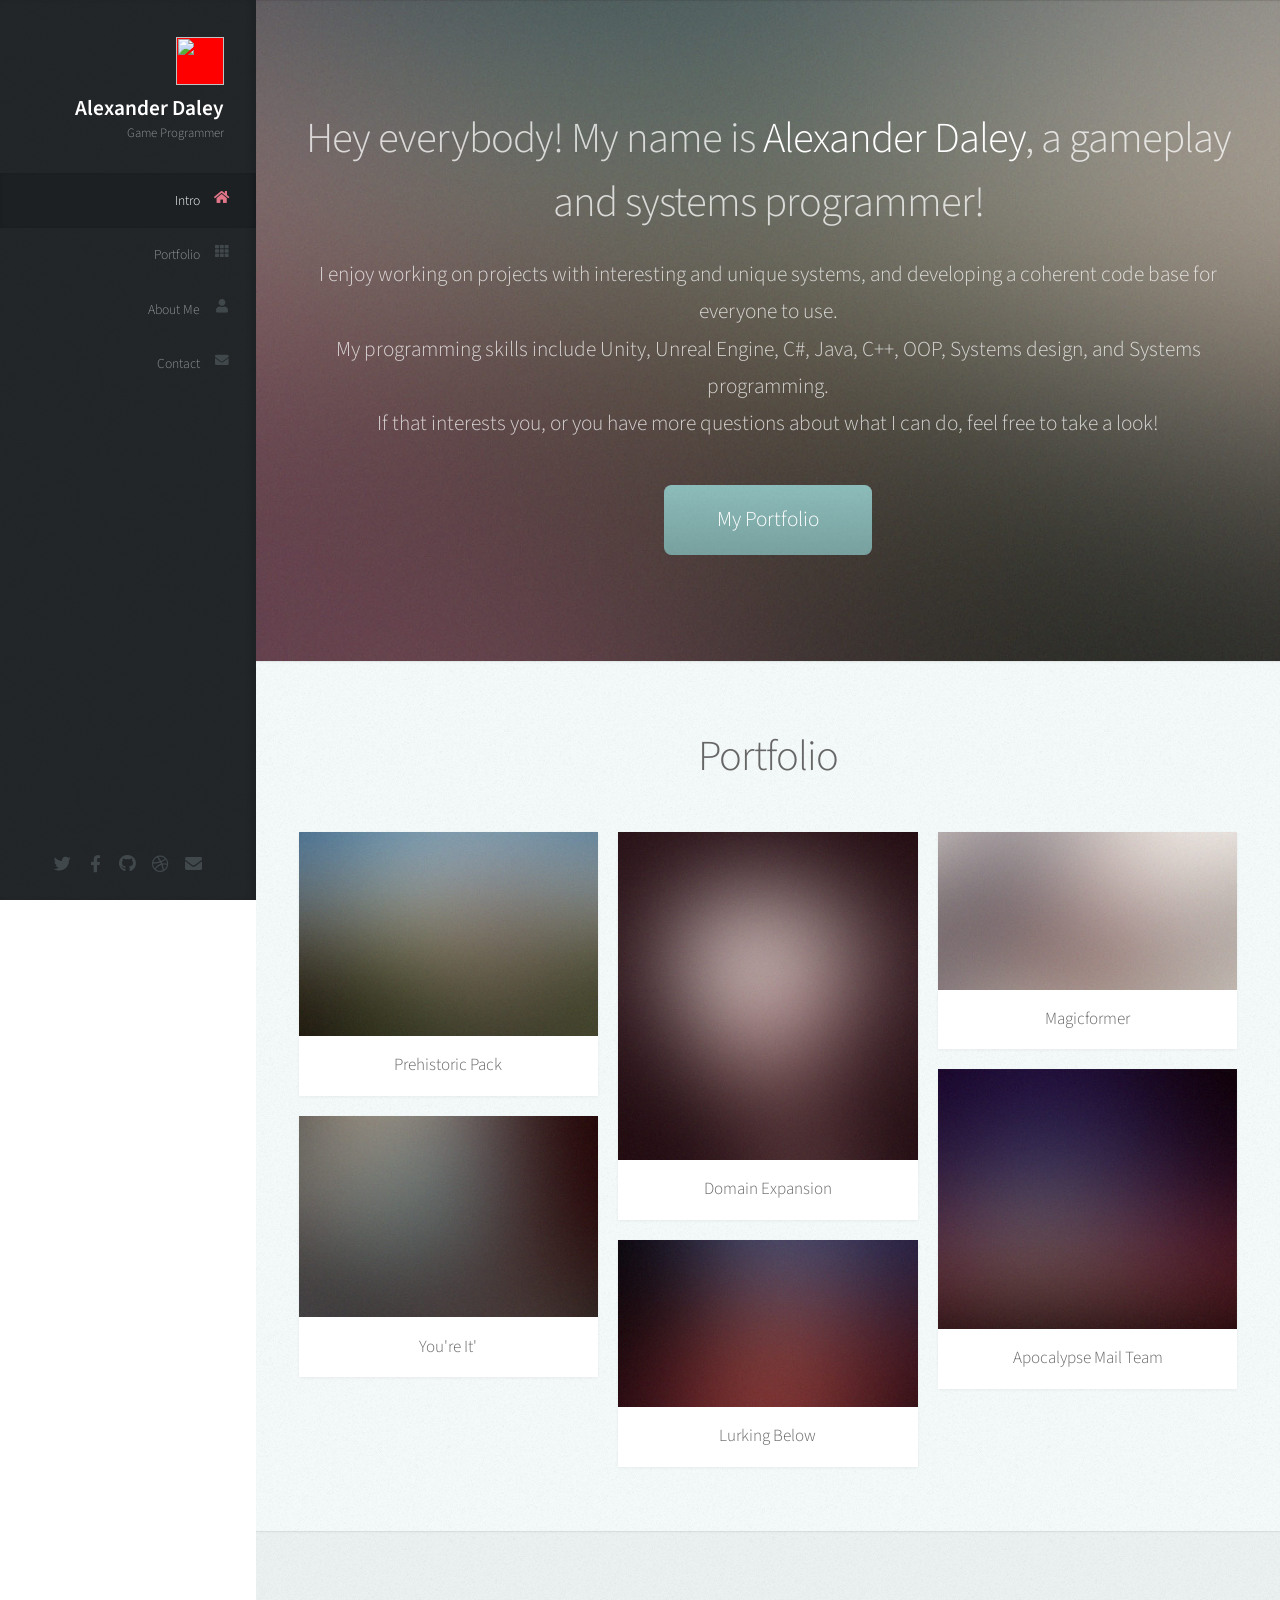
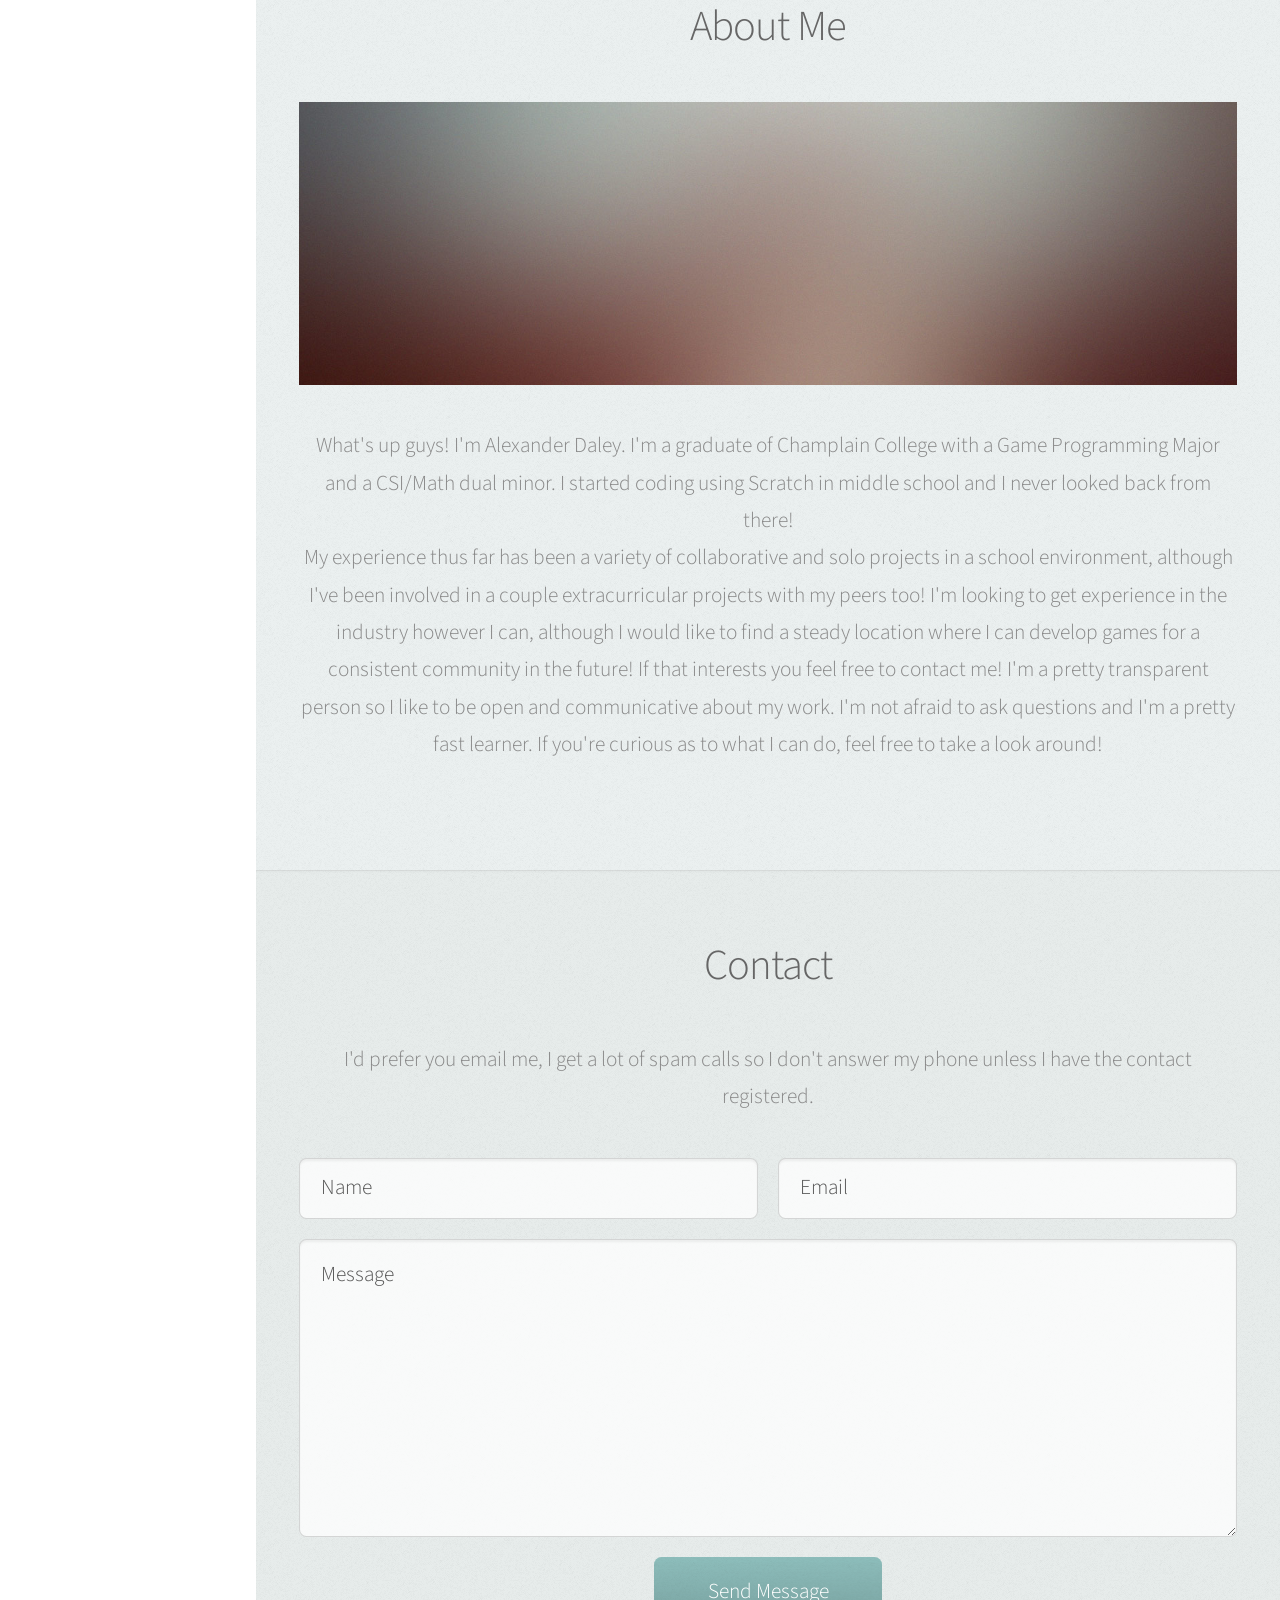
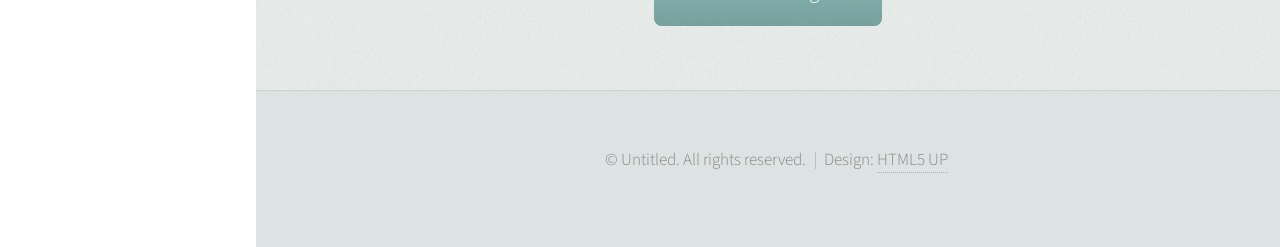
==== commit 7a00b8f6: "added headshot of myself, and link to page specifically for Prehistoric Pack" ====
--- a/index.html
+++ b/index.html
@@ -20,7 +20,7 @@
 
 					<!-- Logo -->
 						<div id="logo">
-							<span class="image avatar48"><img src="images/avatar.jpg" alt="" /></span>
+							<span class="image avatar48"><img src="images/AlexanderHeadshot.jpg" alt="" /></span>
 							<h1 id="title">Alexander Daley</h1>
 							<p>Game Programmer</p>
 						</div>
@@ -43,7 +43,7 @@
 						<ul class="icons">
 							<li><a href="#" class="icon brands fa-twitter"><span class="label">Twitter</span></a></li>
 							<li><a href="#" class="icon brands fa-facebook-f"><span class="label">Facebook</span></a></li>
-							<li><a href="#" class="icon brands fa-github"><span class="label">Github</span></a></li>
+							<li><a href="https://github.com/The42ndNapkin" class="icon brands fa-github"><span class="label">Github</span></a></li>
 							<li><a href="#" class="icon brands fa-dribbble"><span class="label">Dribbble</span></a></li>
 							<li><a href="#" class="icon solid fa-envelope"><span class="label">Email</span></a></li>
 						</ul>
@@ -64,7 +64,7 @@
 								<p> I enjoy working on projects with interesting and unique systems, and developing a coherent code base for everyone to use.<br />
 									My programming skills include Unity, Unreal Engine, C#, Java, C++, OOP, Systems design, and Systems programming.<br />
 									If that interests you, or you have more questions about what I can do, feel free to take a look!</p>
-								<!-- <a href="http://html5up.net/license">free</a>  This line is how you link to external pages with text-->
+								<!-- <a href="http://html5up.net/license">free</a>  This line is how you link to external pages with text (free is the text)-->
 							</header>
 
 							<footer>
@@ -86,15 +86,15 @@
 							<div class="row">
 								<div class="col-4 col-12-mobile">
 									<article class="item">
-										<a href="#" class="image fit"><img src="images/pic02.jpg" alt="" /></a>
-										<header>
-											<h3>You're It</h3>
+										<a href="jurassicPack.html" class="image fit"><img src="images/pic02.jpg" alt="" /></a>
+										<header>
+											<h3>Prehistoric Pack</h3>
 										</header>
 									</article>
 									<article class="item">
 										<a href="#" class="image fit"><img src="images/pic03.jpg" alt="" /></a>
 										<header>
-											<h3>Prehistoric Pack</h3>
+											<h3>You're It'</h3>
 										</header>
 									</article>
 								</div>
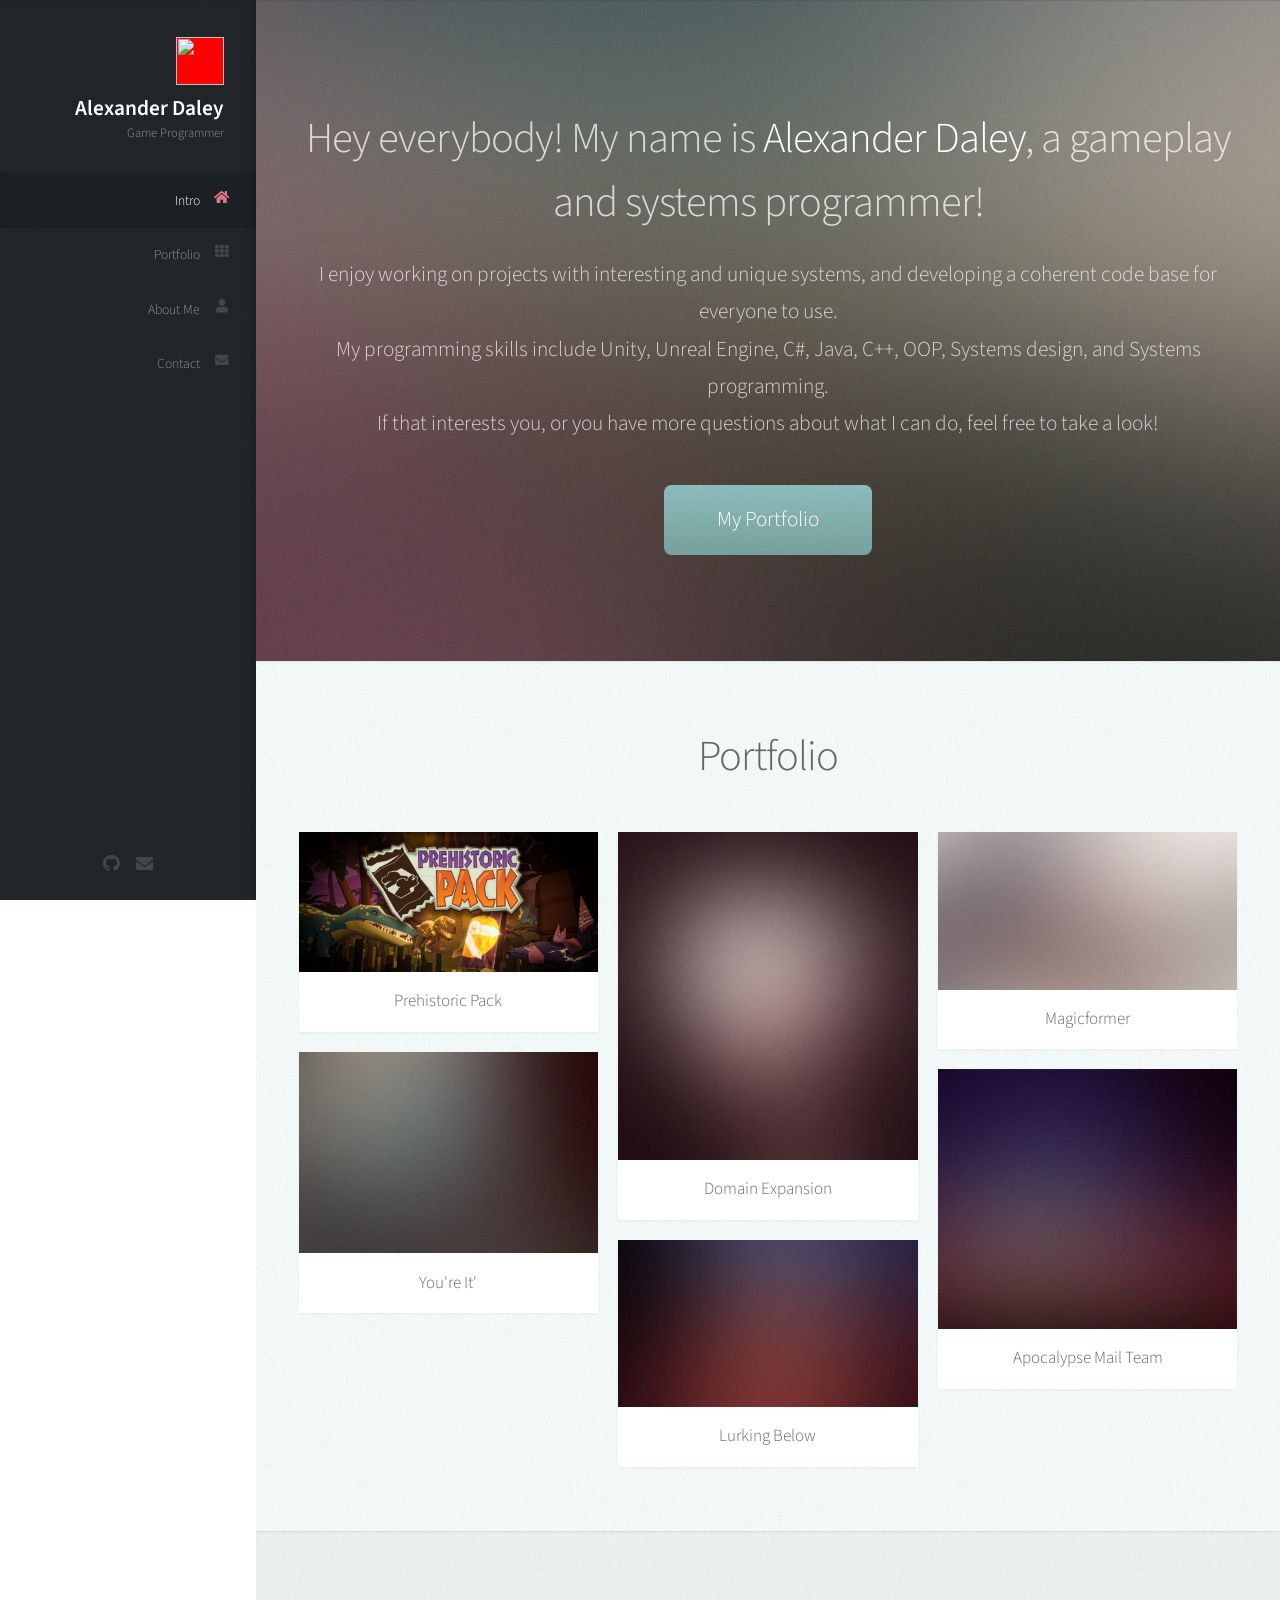
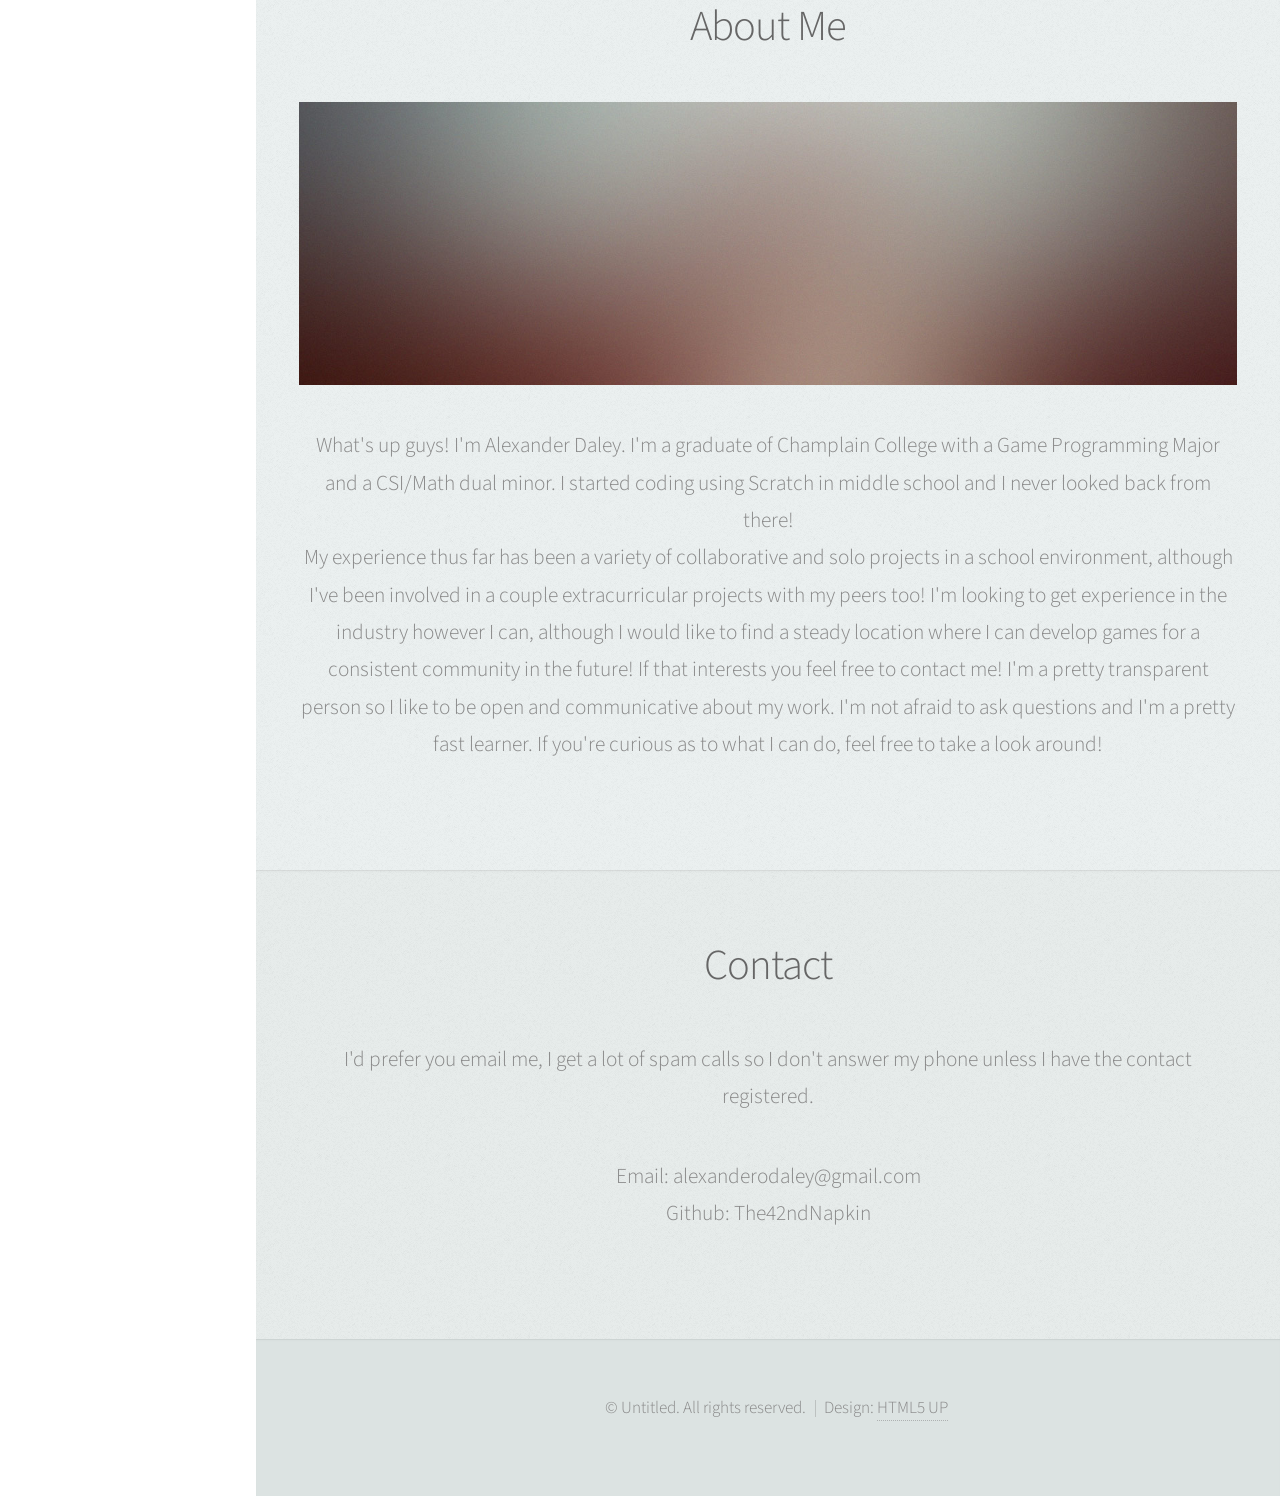
==== commit 76752ff1: "more updates to prehistoric pack page" ====
--- a/index.html
+++ b/index.html
@@ -41,10 +41,7 @@
 
 					<!-- Social Icons -->
 						<ul class="icons">
-							<li><a href="#" class="icon brands fa-twitter"><span class="label">Twitter</span></a></li>
-							<li><a href="#" class="icon brands fa-facebook-f"><span class="label">Facebook</span></a></li>
 							<li><a href="https://github.com/The42ndNapkin" class="icon brands fa-github"><span class="label">Github</span></a></li>
-							<li><a href="#" class="icon brands fa-dribbble"><span class="label">Dribbble</span></a></li>
 							<li><a href="#" class="icon solid fa-envelope"><span class="label">Email</span></a></li>
 						</ul>
 
@@ -86,7 +83,7 @@
 							<div class="row">
 								<div class="col-4 col-12-mobile">
 									<article class="item">
-										<a href="jurassicPack.html" class="image fit"><img src="images/pic02.jpg" alt="" /></a>
+										<a href="prehistoricPack.html" class="image fit"><img src="images/DinoPackHeader.jpg" alt="" /></a>
 										<header>
 											<h3>Prehistoric Pack</h3>
 										</header>
@@ -163,18 +160,10 @@
 
 							<p>I'd prefer you email me, I get a lot of spam calls so I don't answer my phone unless I have the contact registered.</p>
 
-							<form method="post" action="#">
-								<div class="row">
-									<div class="col-6 col-12-mobile"><input type="text" name="name" placeholder="Name" /></div>
-									<div class="col-6 col-12-mobile"><input type="text" name="email" placeholder="Email" /></div>
-									<div class="col-12">
-										<textarea name="message" placeholder="Message"></textarea>
-									</div>
-									<div class="col-12">
-										<input type="submit" value="Send Message" />
-									</div>
-								</div>
-							</form>
+							<p>Email: alexanderodaley@gmail.com <br />
+							Github: The42ndNapkin <br />
+
+							</p>
 
 						</div>
 					</section>
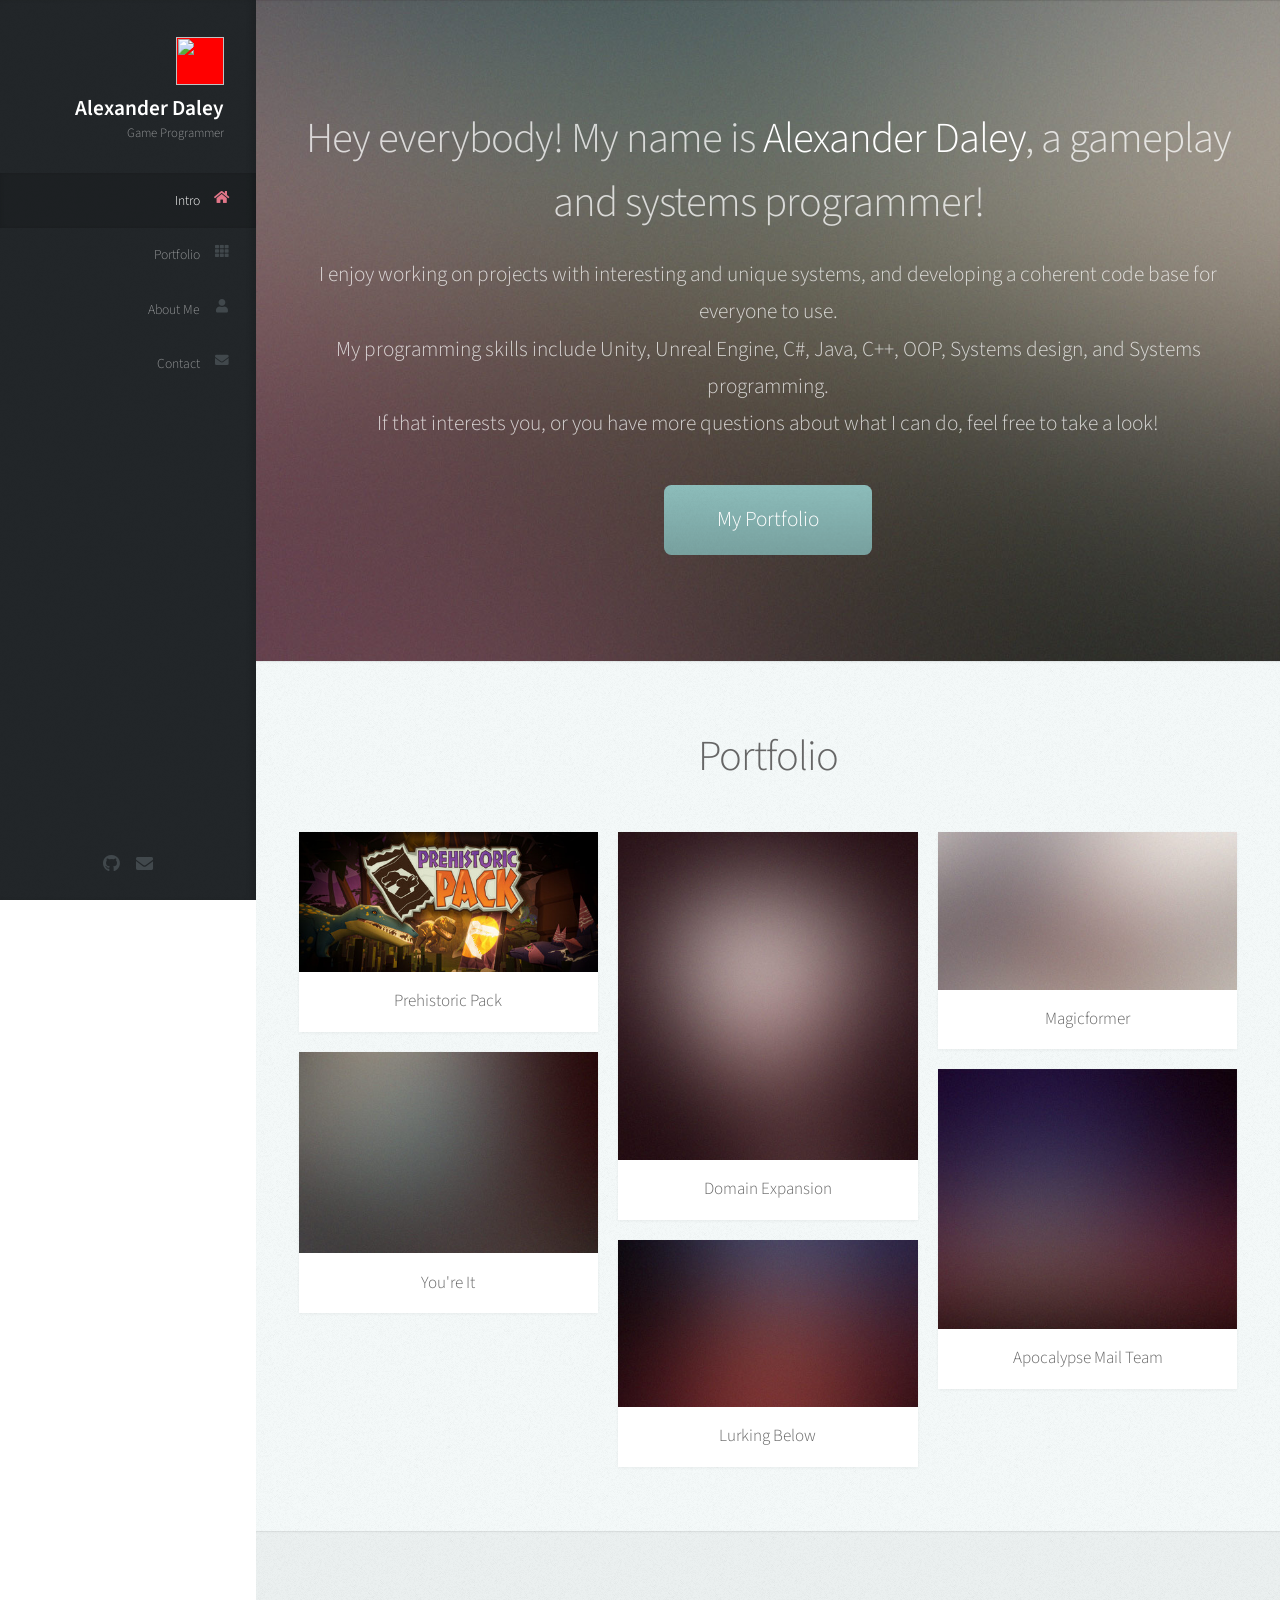
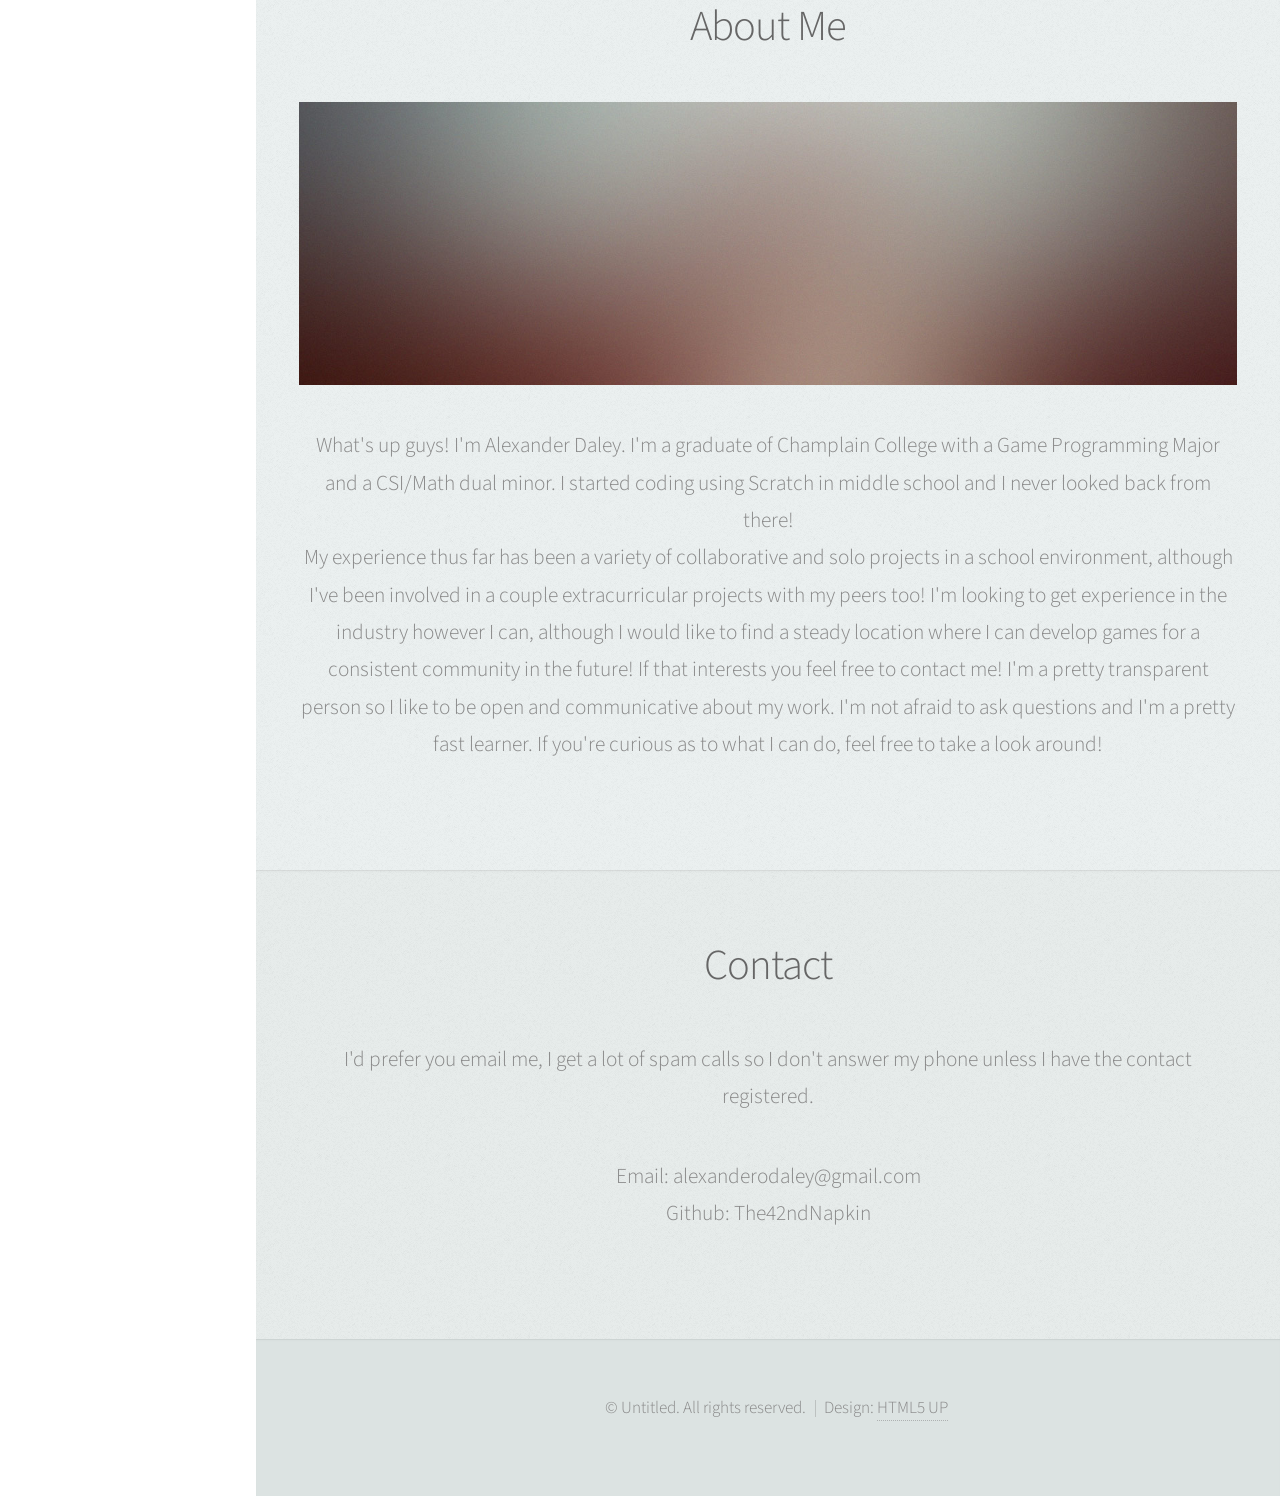
==== commit fed7fdca: "typo fix and added more images to prehistoric pack page" ====
--- a/index.html
+++ b/index.html
@@ -91,7 +91,7 @@
 									<article class="item">
 										<a href="#" class="image fit"><img src="images/pic03.jpg" alt="" /></a>
 										<header>
-											<h3>You're It'</h3>
+											<h3>You're It</h3>
 										</header>
 									</article>
 								</div>
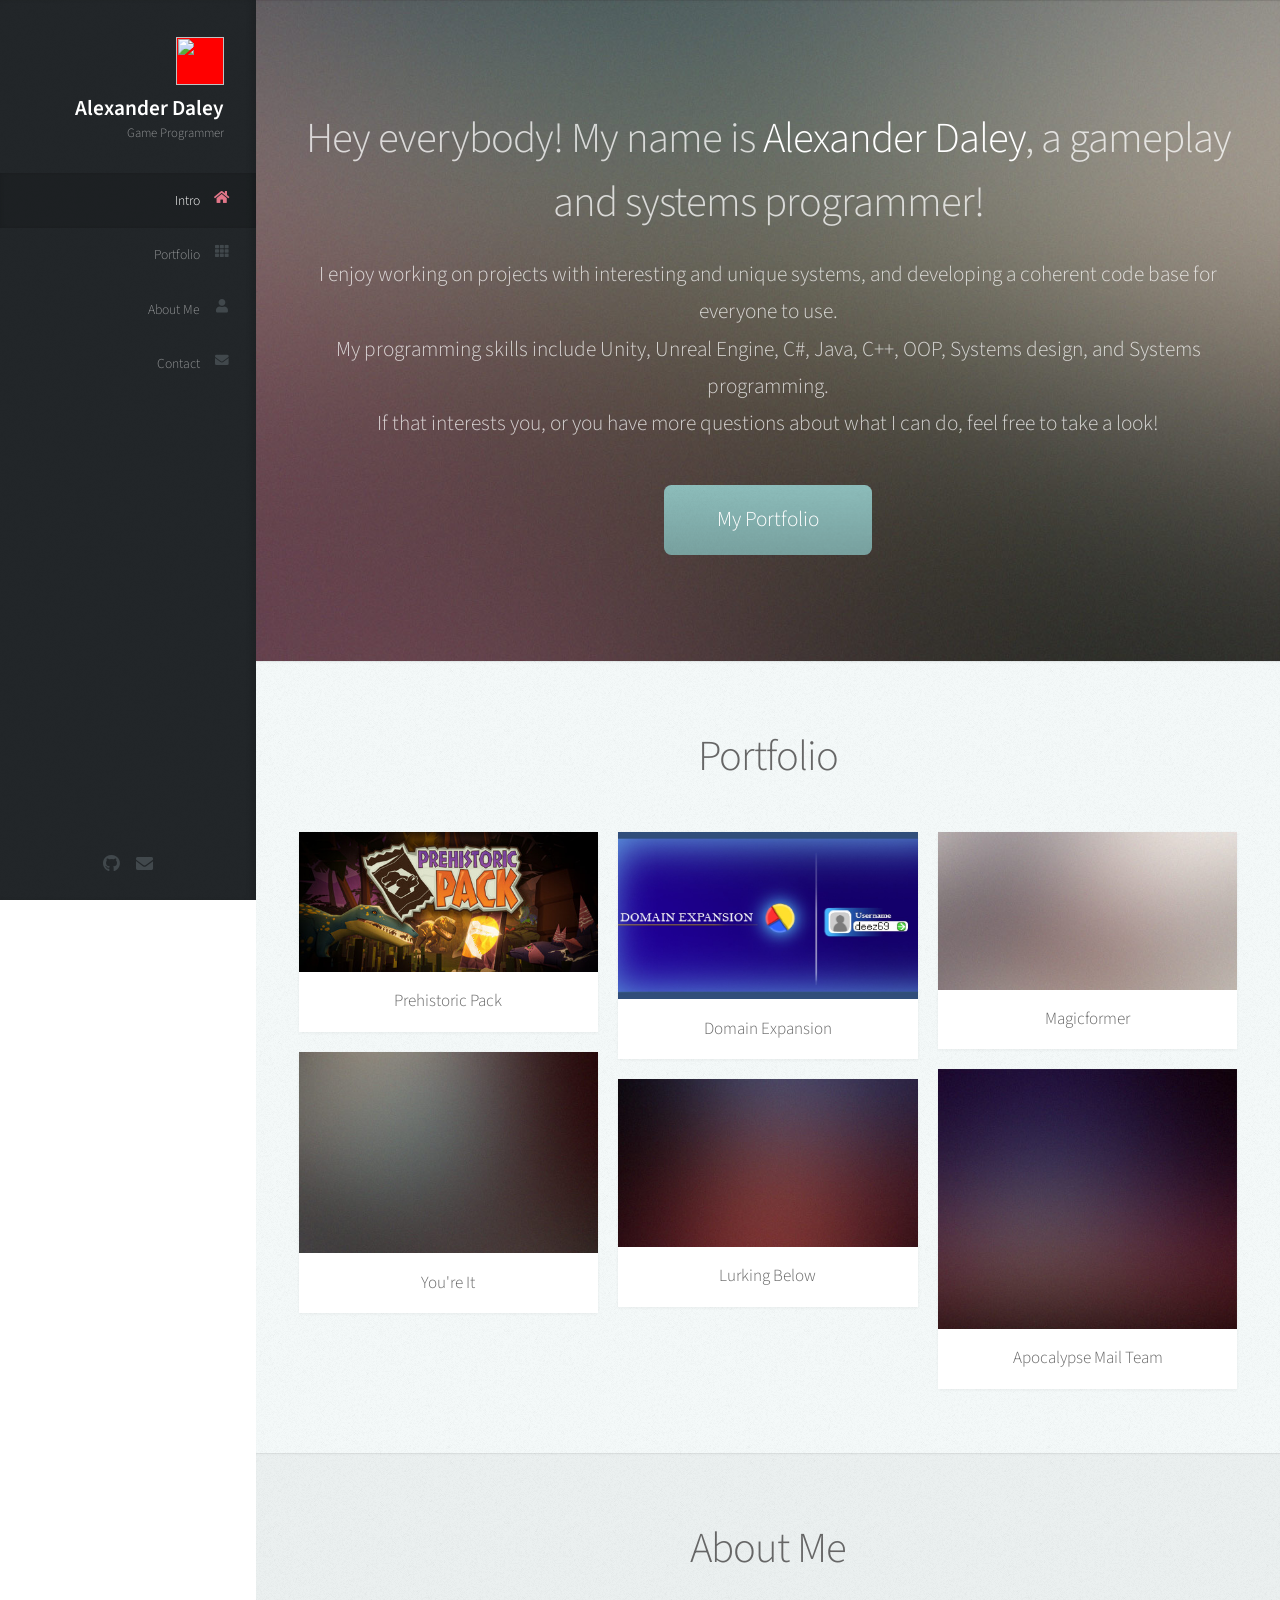
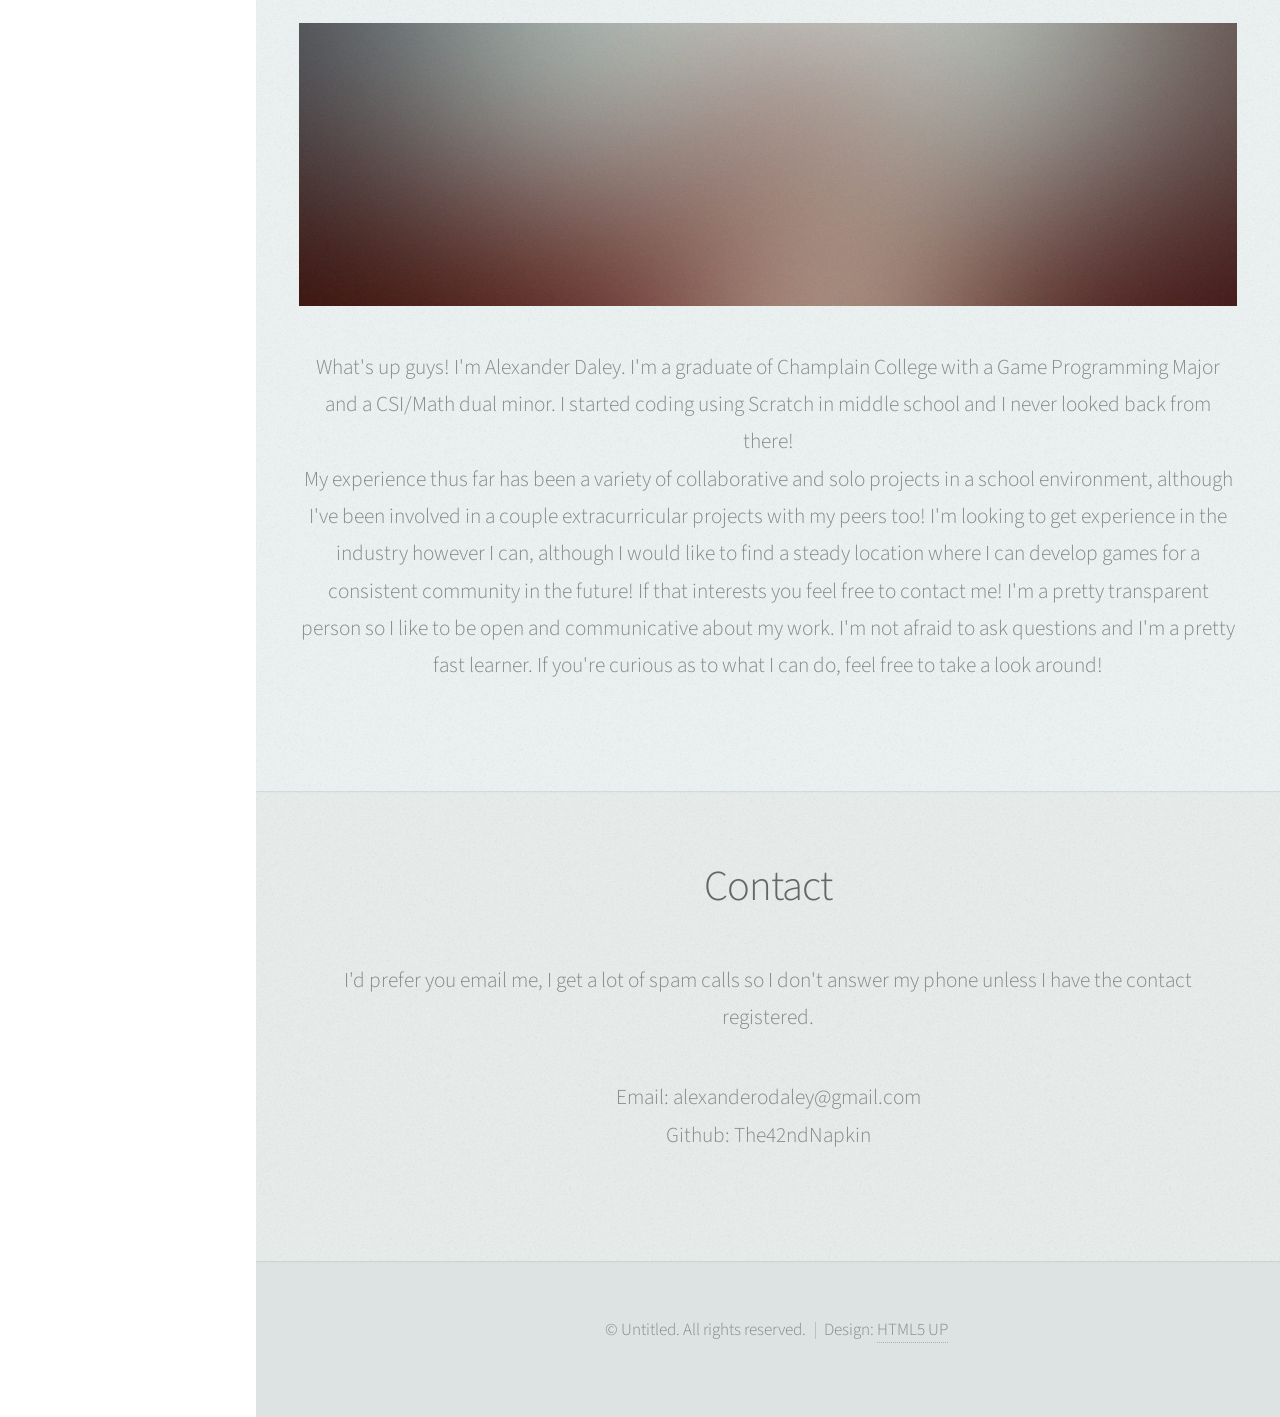
==== commit f3e870ef: "Finished domain expansion page" ====
--- a/index.html
+++ b/index.html
@@ -83,7 +83,7 @@
 							<div class="row">
 								<div class="col-4 col-12-mobile">
 									<article class="item">
-										<a href="prehistoricPack.html" class="image fit"><img src="images/DinoPackHeader.jpg" alt="" /></a>
+										<a href="prehistoricPack.html" class="image fit"><img src="images/DinoPack/DinoPackHeader.jpg" alt="" /></a>
 										<header>
 											<h3>Prehistoric Pack</h3>
 										</header>
@@ -97,7 +97,7 @@
 								</div>
 								<div class="col-4 col-12-mobile">
 									<article class="item">
-										<a href="#" class="image fit"><img src="images/pic04.jpg" alt="" /></a>
+										<a href="domainExpansion.html" class="image fit"><img src="images/DomainExpansion/DomainExpansionHeader.jpg" alt="" /></a>
 										<header>
 											<h3>Domain Expansion</h3>
 										</header>
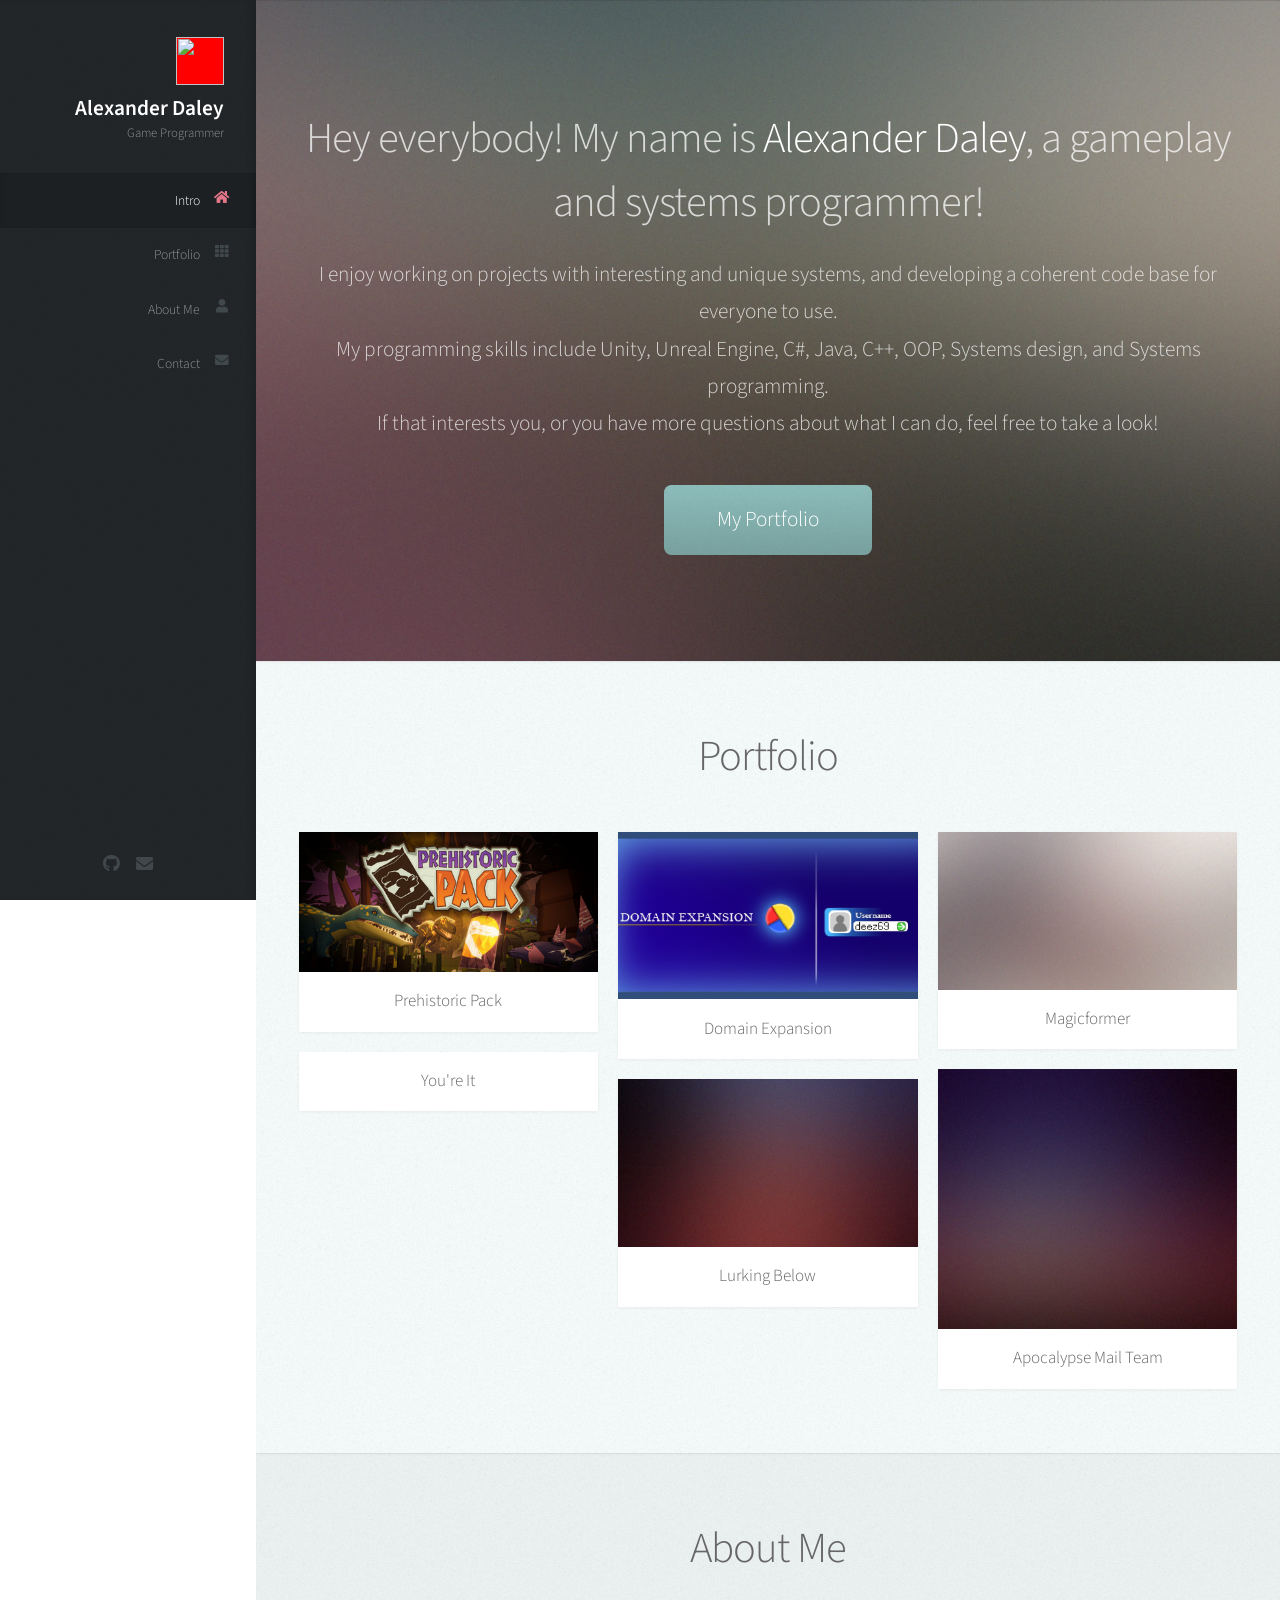
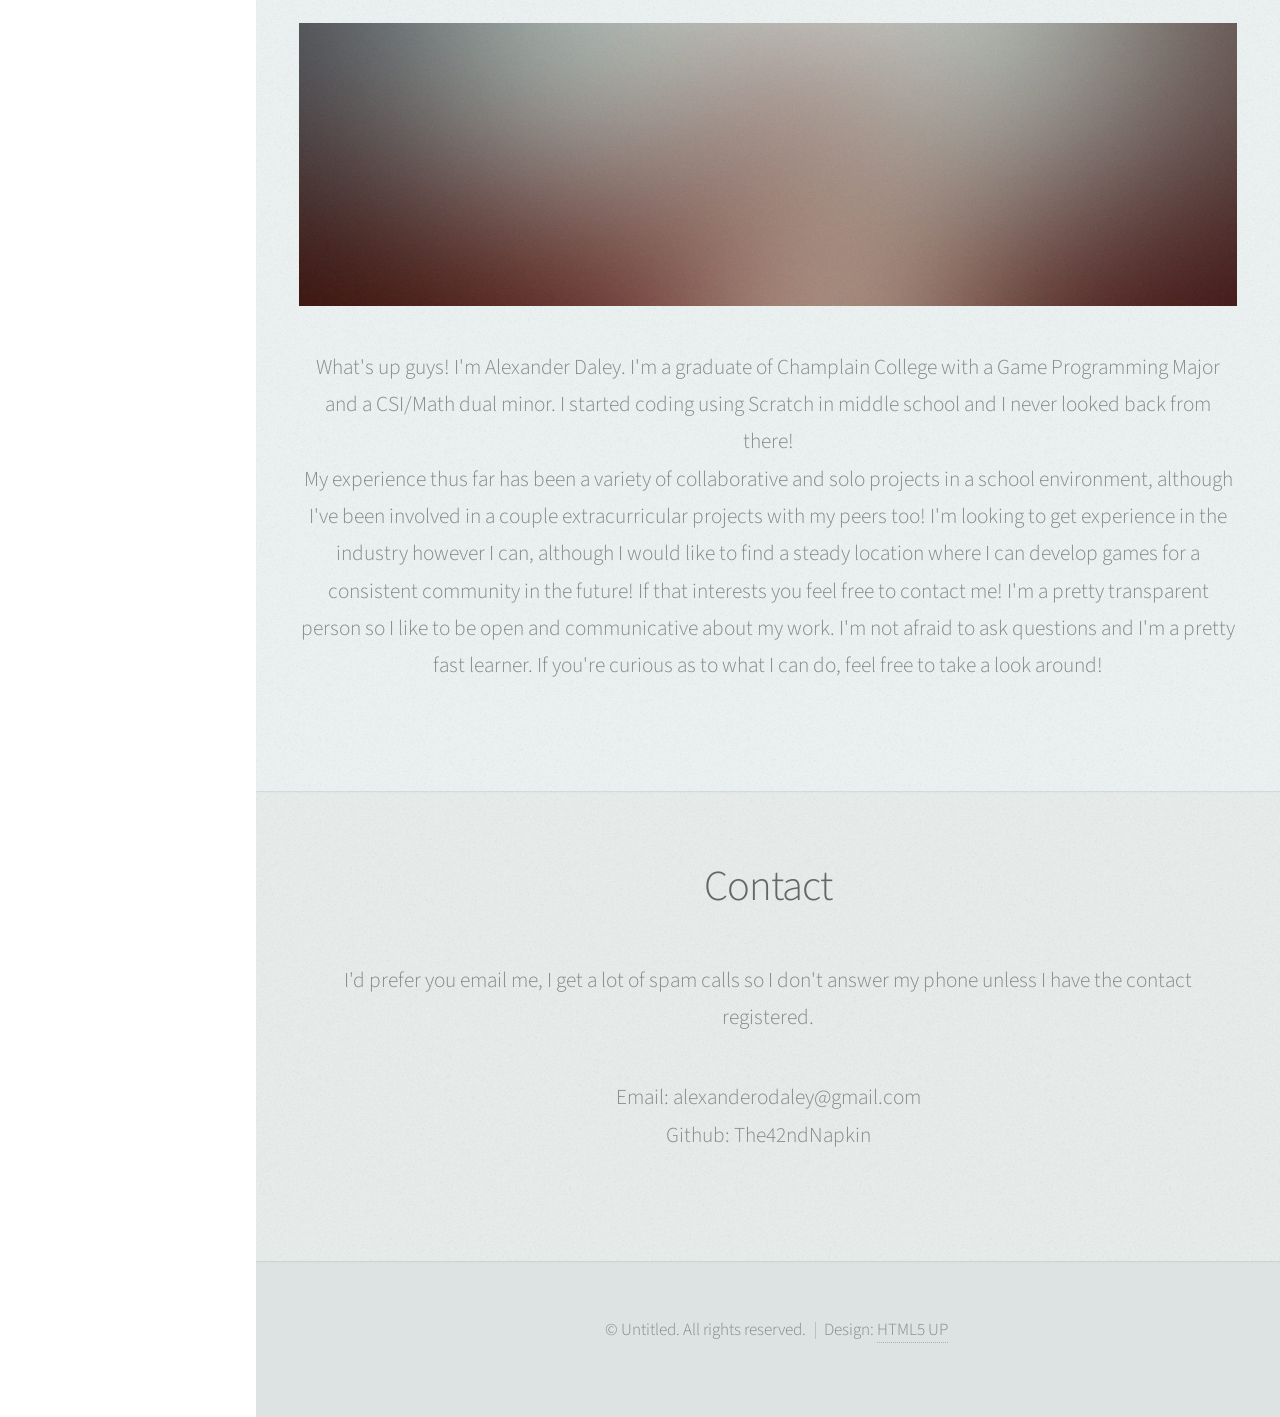
==== commit c8b597a5: "testing gif size issue" ====
--- a/index.html
+++ b/index.html
@@ -83,13 +83,13 @@
 							<div class="row">
 								<div class="col-4 col-12-mobile">
 									<article class="item">
-										<a href="prehistoricPack.html" class="image fit"><img src="images/DinoPack/DinoPackHeader.jpg" alt="" /></a>
+										<a href="prehistoricPack.html" class="image fit"><img src="./images/DinoPack/DinoPackHeader.jpg" alt="" /></a>
 										<header>
 											<h3>Prehistoric Pack</h3>
 										</header>
 									</article>
 									<article class="item">
-										<a href="#" class="image fit"><img src="images/pic03.jpg" alt="" /></a>
+										<a href="#" class="image fit"><img src="images/ge.gif" alt="" /></a>
 										<header>
 											<h3>You're It</h3>
 										</header>
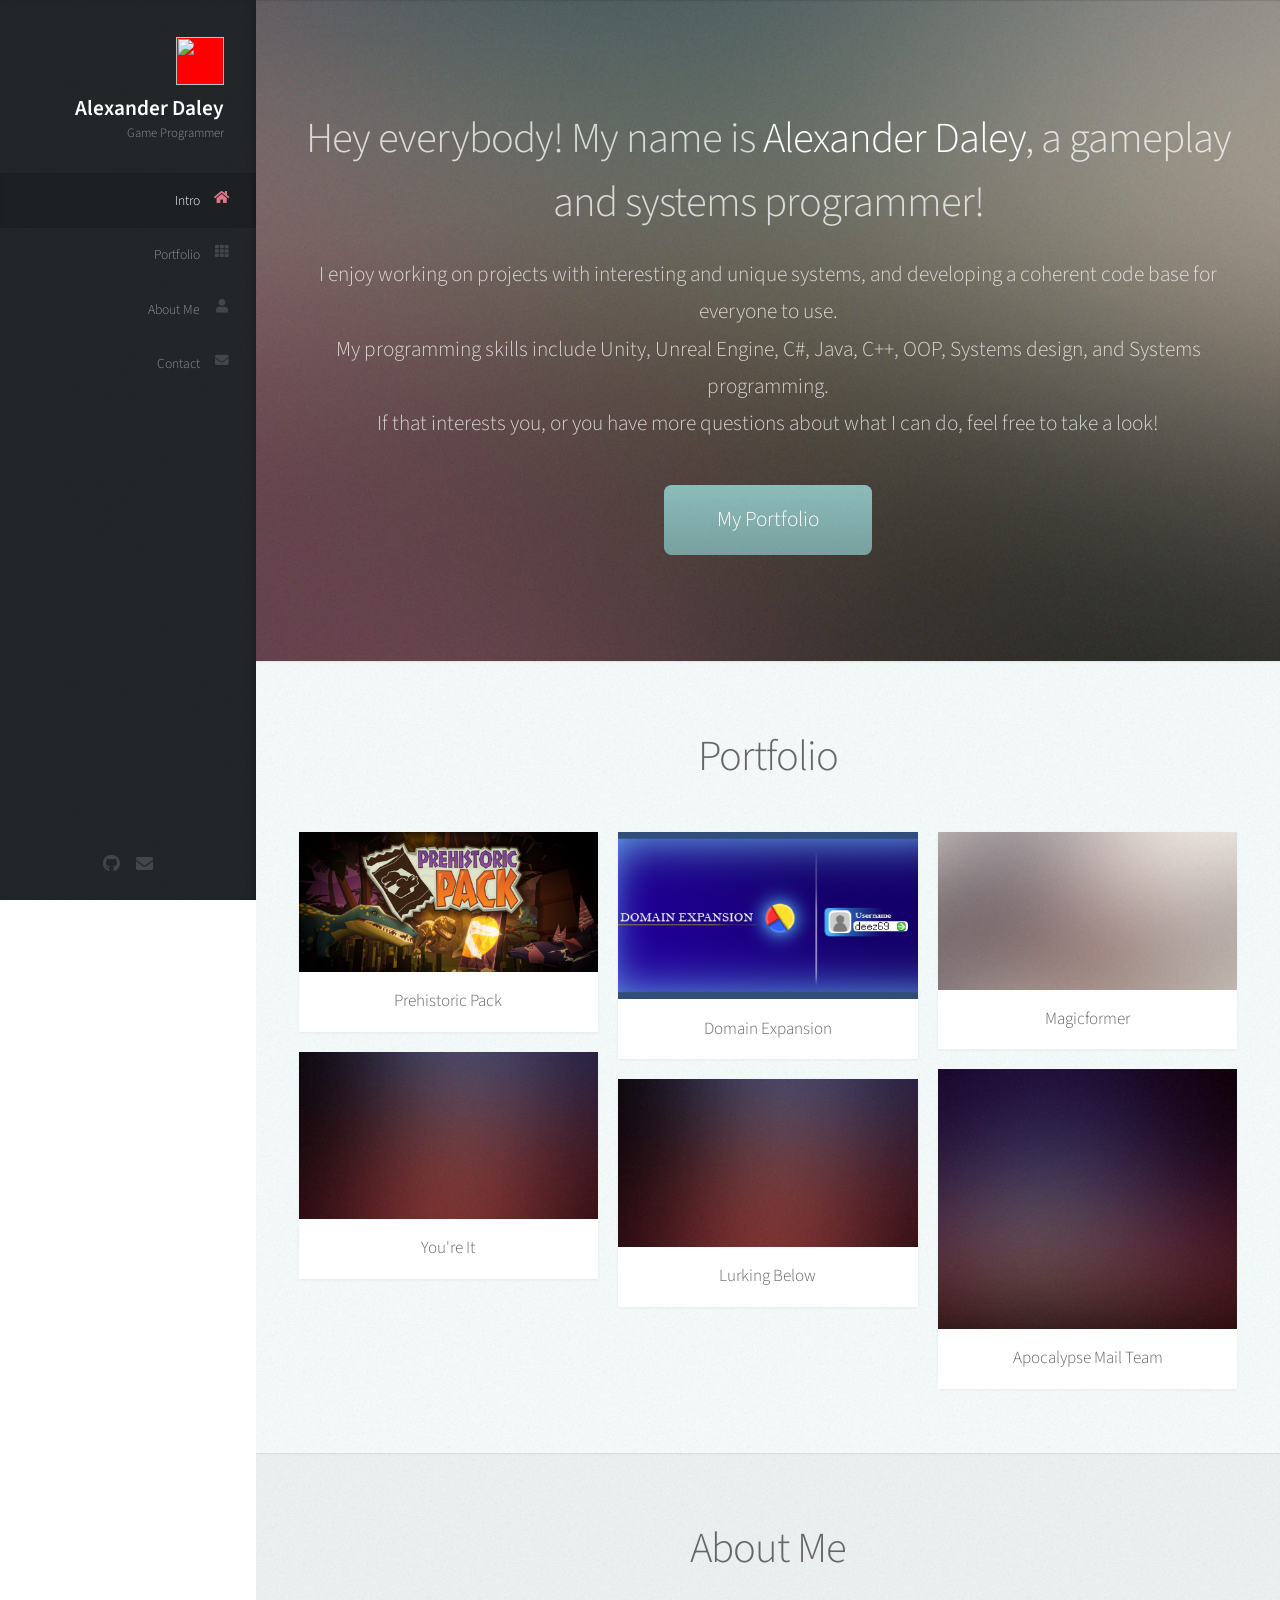
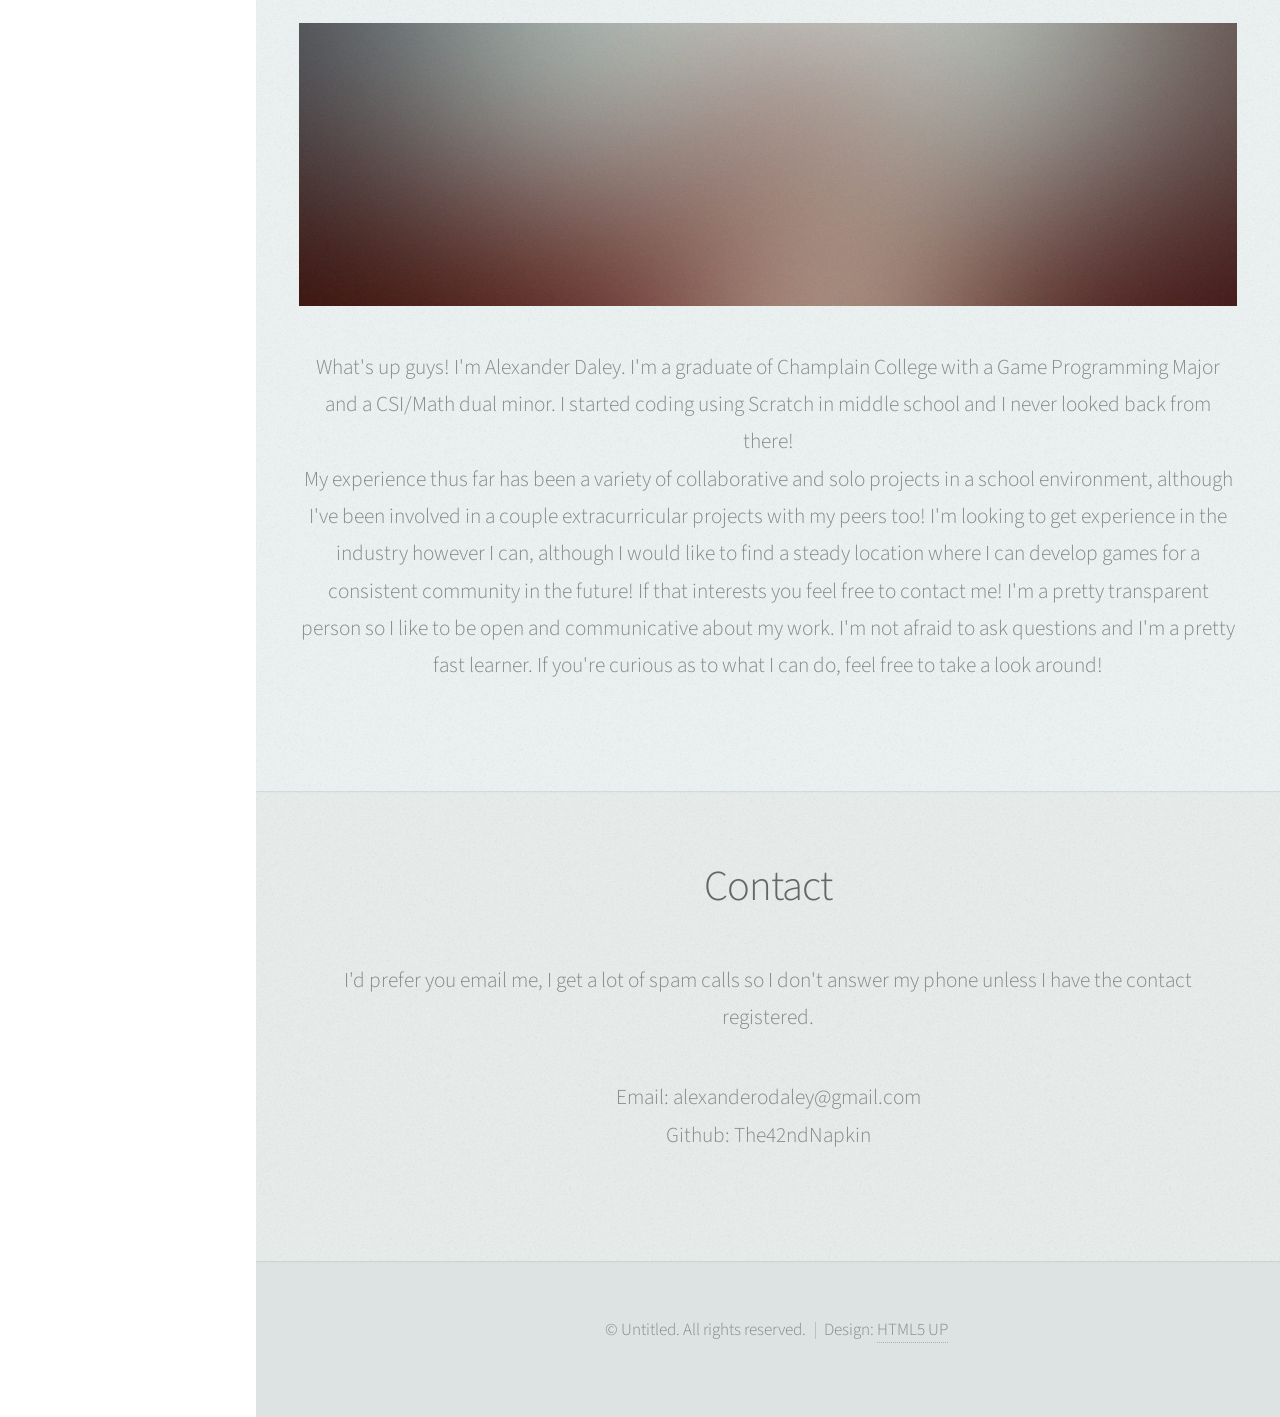
==== commit a783df00: "Remove gitlfs" ====
--- a/index.html
+++ b/index.html
@@ -83,13 +83,13 @@
 							<div class="row">
 								<div class="col-4 col-12-mobile">
 									<article class="item">
-										<a href="prehistoricPack.html" class="image fit"><img src="./images/DinoPack/DinoPackHeader.jpg" alt="" /></a>
+										<a href="prehistoricPack.html" class="image fit"><img src="images/DinoPack/DinoPackHeader.jpg" alt="" /></a>
 										<header>
 											<h3>Prehistoric Pack</h3>
 										</header>
 									</article>
 									<article class="item">
-										<a href="#" class="image fit"><img src="images/ge.gif" alt="" /></a>
+										<a href="#" class="image fit"><img src="images/pic05.jpg" alt="" /></a>
 										<header>
 											<h3>You're It</h3>
 										</header>
